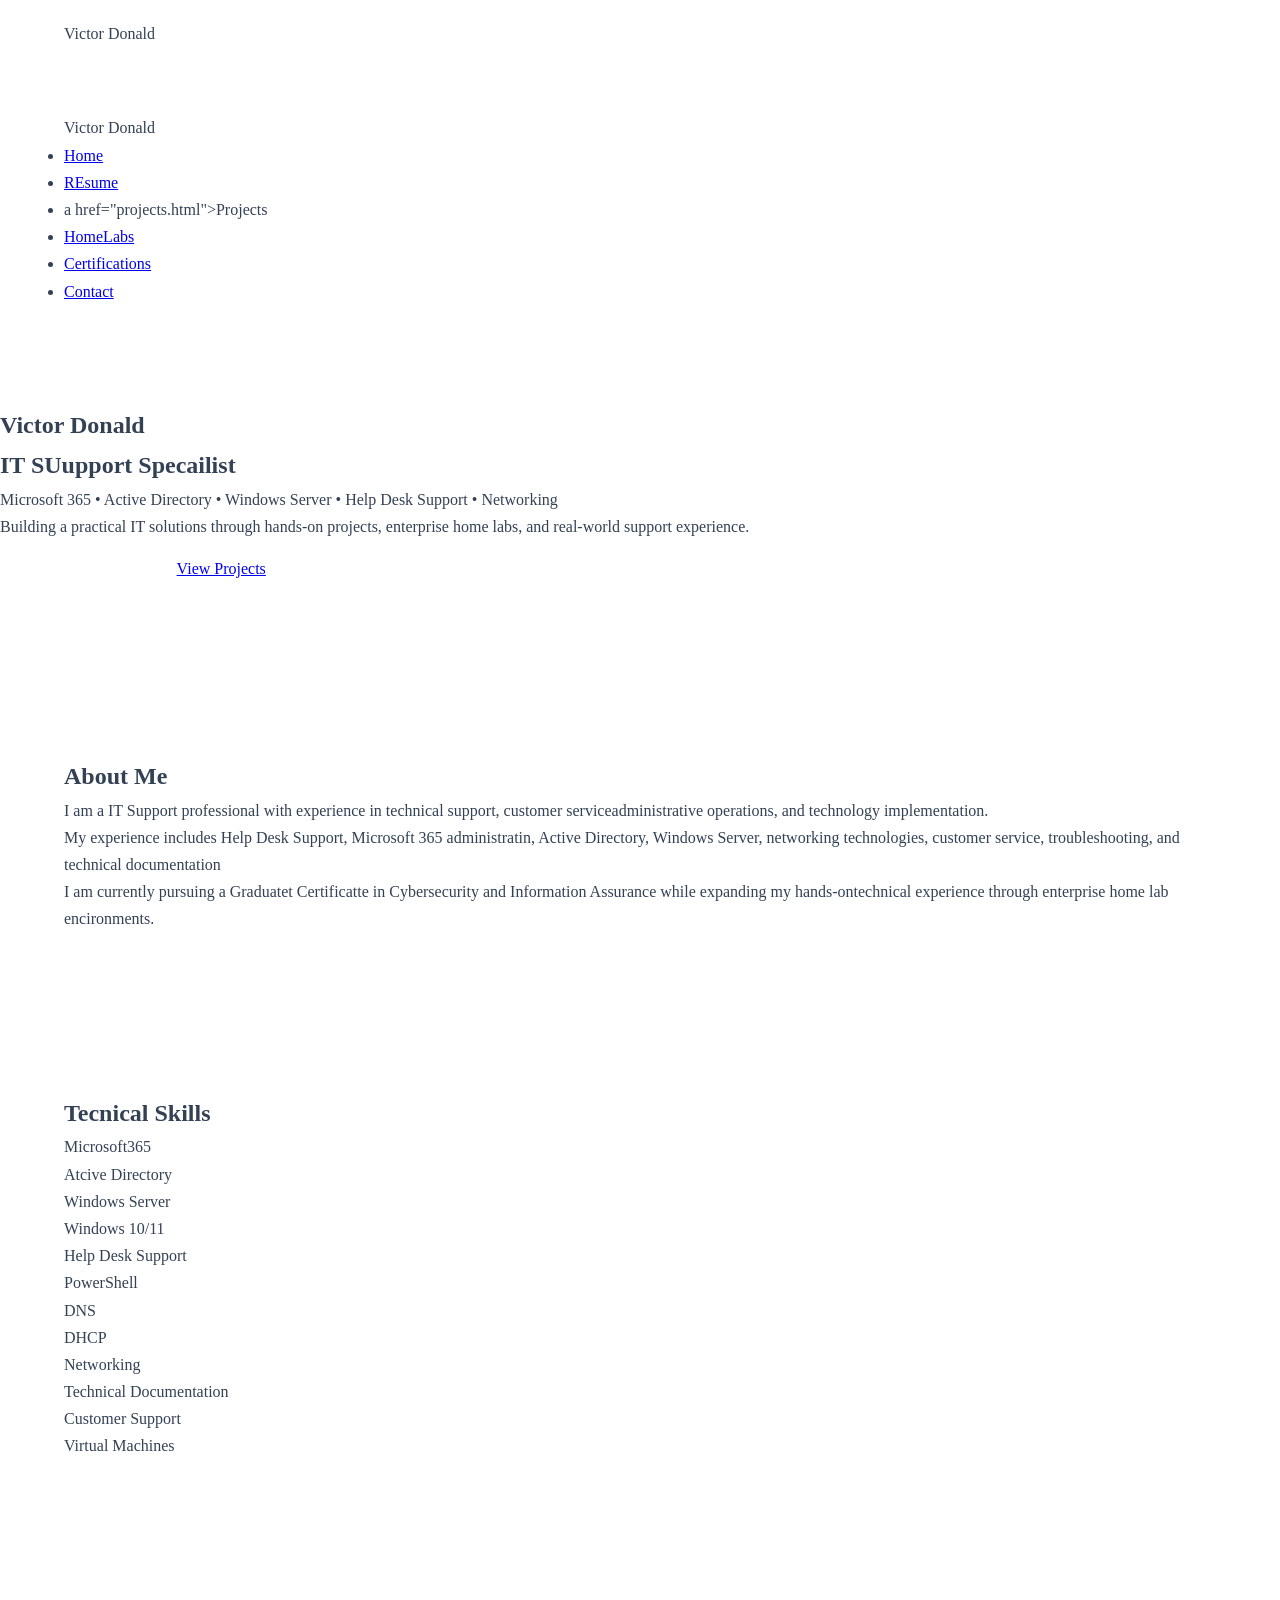
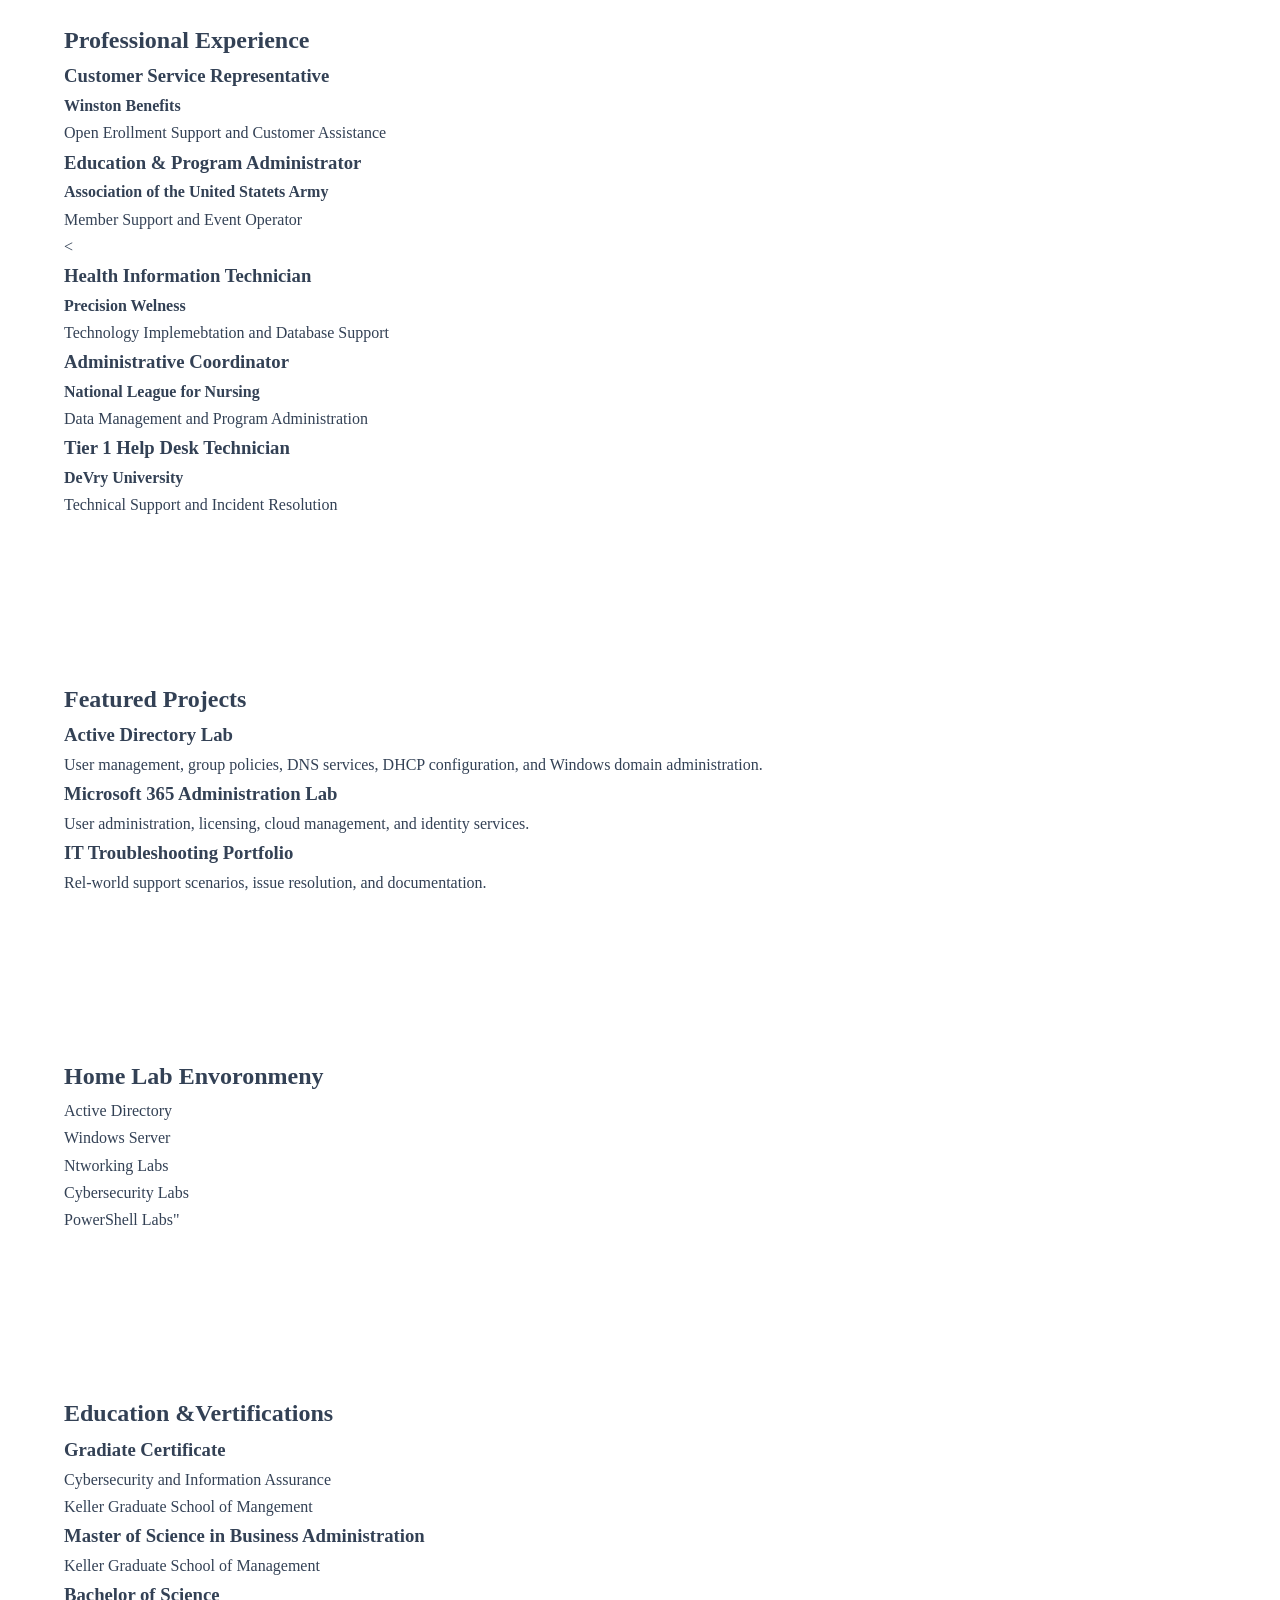
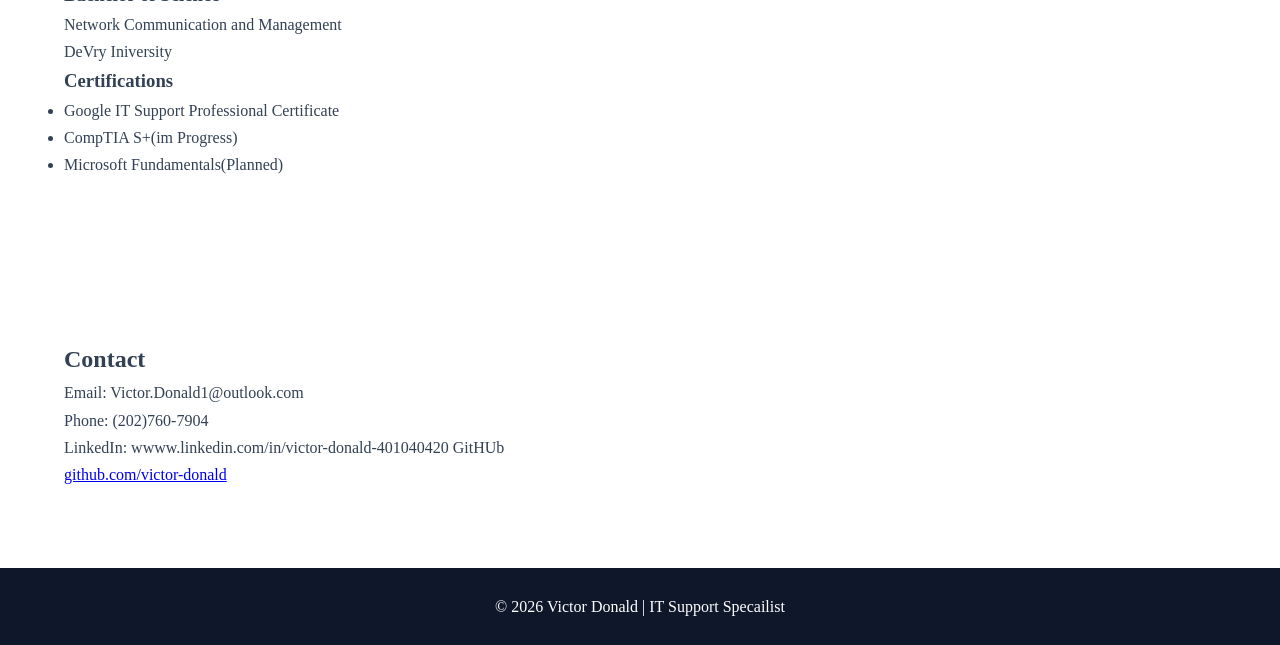
==== index.html @ ddd740e6 "Create index.html" ====
<!DOCTYPE html>
<html lang="en">
  <head>
    <meta charset="UTF-8">
    <meta name="viewport" content="width=device-width, initial-scale=1.0">
    <title>Victor Donald | IT Support Specaillist</title>
    <link rel="stylesheet" href="style.css">
    </head>
    <body>
    <!-- Navigation -->
      <header> 
        <div class="container">
          <div class="logo">
            Victor Donald
          </div>
          <nav>
            <ul>
              <li><a href="#home">Home</a></li>
              <li><a href=="#about">About</a></li>
              <li><a href="#skilss">Skills</a></li>
              <li><a href="#experience"></a></li>
              <li><a href="#projects"<Projects</a></li>
              <li><a href="#labs">Home Labs</a></li>
              <li><a href="education">Education</a></li>
              <li><a href="#contact">Contact</a></li>
              
            </ul>
          </nav>
        </div>
      </header>
      <header>
        <div class="container">
          <div class="logo">
            Victor Donald
          </div>
          <ul>
            <li><a href="index.html">Home</a></li>
            <li><a href="resume.html">REsume</a></li>
            <li>a href="projects.html">Projects</a></li>
            <li> <a href="homelabs.html">HomeLabs</a></li>
            <li><a href="certifications.html">Certifications</a></li>
            <li><a href="contact.html">Contact</a></li>
          </ul>
      </header>
      <!--Hero Section-->
      <section id="home" class="hero>
        <div class="container">
        <h1>Victor Donald</h1>
        <h2>
          IT SUupport Specailist
        </h2>
        <p>
               Microsoft 365 • Active Directory • Windows Server
                • Help Desk Support • Networking

        </p>
        <p class="hero-text">
          Building a practical IT solutions through
          hands-on projects, enterprise home labs,
          and real-world support experience.
        </p>
        <div class="hero-bittons">
          <a href="IT Support Resume.pdf" class="btn">
            Download ERsume
          </a>
          <a href="#projects" class="btn-secondary">
            View Projects
          </a>
        </div>
      </div>
      </section>
      <!--About-->
      <section id="about">
        <div class="container">
          <h2>About Me</h2>
          <p>
            I am a IT Support professional with experience in technical support, customer serviceadministrative
            operations, and technology implementation.
          </p>
      <p>
        My experience includes Help Desk Support, Microsoft 365 administratin, Active Directory, 
        Windows Server, networking technologies, customer service, troubleshooting, and technical documentation
      </p>
      <p>
        I am currently pursuing a Graduatet Certificatte 
        in Cybersecurity and Information Assurance while
        expanding my hands-ontechnical  experience 
        through enterprise home lab encironments.
      </p>
        </div>
      </section>
      <!--Skils-->
      <section id="skills" class="light">
        <div class="container">
          <h2>Tecnical Skills</h2>
          <div class="grid">
            <div class="card">Microsoft365</div>
            <div class="card">Atcive Directory</div>
            <div class="card">Windows Server</div>
            <div class="card">Windows 10/11</div>
            <div class="card">Help Desk Support</div>
            <div class="card">PowerShell</div>
            <div class="card"> DNS</div>
            <div class="card">DHCP</div>
            <div class="card">Networking</div>
            <div class="card">Technical Documentation</div>
            <div class="card">Customer Support</div> 
            <div class="card">Virtual Machines</div>
          </div>
        </div>
      </section>
      <!--Experience-->
      <section id="experience">
        <div class="container">
          <h2>Professional Experience</h2>
          <div class="timeline">
            <div class="job">
              <h3>Customer Service Representative</h3>
              <h4>Winston Benefits</h4>
              <p>Open Erollment Support and Customer Assistance</p>
            </div>
            <div class="job">
              <h3>Education & Program Administrator</h3>
              <h4>Association of the United Statets Army</h4>
              <p>Member Support and Event Operator</p>
            </div>
            <<div class="job">
              <h3>Health Information Technician</h3>
              <h4>Precision Welness</h4>
              <p>Technology Implemebtation and Database Support</p>
            </div>
            <div class="job">
              <h3>Administrative Coordinator</h3>
              <h4>National League for Nursing</h4>
              <p>Data Management and Program Administration</p>
            </div>
            <div class="job">
              <h3>Tier 1 Help Desk Technician</h3>
              <h4>DeVry University</h4>
              <p>Technical Support and Incident Resolution</p>
            </div>
          </div>
        </div>
      </section>
      <!--Projects-->
      <section id="projects" class="light">
        <div class="container">
          <h2>Featured Projects</h2>
          <div class="grid">
            <div class="project-card">
              <h3>Active Directory Lab</h3>
              <p>
                User management, group policies,
                DNS services, DHCP configuration,
                and Windows domain administration.
              </p>
            </div>
            <div class="project-card">
              <h3>Microsoft 365 Administration Lab</h3>
              <p>
                User administration, licensing, 
                cloud management, and identity services.
              </p>
            </div>
            <div class="project-card">
              <h3>IT Troubleshooting Portfolio</h3>
              <p>
                Rel-world support scenarios,
                issue resolution, and documentation.
              </p>
            </div>
          </div>
        </div>
      </section>
      <!--Home Labs-->
      <section id="labs">
        <div class="container">
          <h2>Home Lab Envoronmeny</h2>
          <div class="grid">
            <div class="card">
              Active Directory
            </div>
            <div class="card">
              Windows Server
            </div>
            <div class="card">Ntworking Labs
            </div>
          <div class="card">
            Cybersecurity Labs
          </div>
          <div class="card">
            PowerShell Labs"
          </div>
          </div>
        </div>
      </section>
      <!--Education-->
      <section id="education" class="light">
        <div class="container">
          <h2>Education &Vertifications</h2>
          <div class="education-card">
            <h3>
              Gradiate Certificate
            </h3>
          <p>
            Cybersecurity and Information Assurance
          </p>
          <p>
            Keller Graduate School of Mangement
          </p>
          </div>
          <div class="education-card">
            <h3>
              Master of Science in Business Administration
            </h3>
            <p>
              Keller Graduate School of Management
            </p>
          </div>
          <div class="education-card">
            <h3>
              Bachelor of Science
            </h3>
            <p>
              Network Communication and Management
            </p>
            <p>
              DeVry Iniversity
            </p>
          </div>
          <div class="education-card">
            <h3>Certifications</h3>
            <ul>
              <li>Google IT Support Professional Certificate</li>
              <li>CompTIA S+(im Progress)</li>
              <li>Microsoft Fundamentals(Planned)</li>
            </ul>
          </div>
        </div>
      </section>
      <!--Contact-->
      <section id="contact">
        <div class="container">
          <h2>Contact</h2>
          <div class="contact info">
           <p>Email: Victor.Donald1@outlook.com</p>
            <p>Phone: (202)760-7904</p>
            <p>
              LinkedIn: 
              <a href"#">
                wwww.linkedin.com/in/victor-donald-401040420
              </a>
            </p?
          <p>
            GitHUb
          </p>  
            <a href="#">
              github.com/victor-donald
            </a>
          </p>
          </div>
        </div>
      </section>
      <footer>
        <p>
        © 2026 Victor Donald |
        IT Support Specailist
        </p>
             
      </footer>
    </body>
</html>
---- style.css ----
:root{
  --primary:#0f172a;
  --secondar:#2563eb;
  --accent:#38bdf8;
  --light:#f8fafc;
  --white:#ffffff;
}
*{
  margin:0;
  padding:0;
  box-sizing:border-box;
}
body{
  font-family:'Segoe UT, sans-serif;
  background:var(--light);
  color:#334155;
  line-height:1.7;
}
.container{
  width:90%;
  max-width:1200px;
  margin:auto;
}
header{
  background:var(--promary);
  padding:20px 0;
  position:sticky;
  top:0;
  z-index:1000;
}
header.container{
  display:flex;
  justify-conent:space-between;
  align-items:center;
  }
.olgo{
  font-size:1.4rem;
  font-weight:700;
  color:white;
}
nav ul {
  display:flex;
  gap:20px;
  list-style:none;
}
nav a{
  color:white;
  text-decoration:none;
  font-weight:500;
}
.page-header{
  text-align:center;
  padding:80px 20px;
  background:white;
}
.page-header h1{
  font-size:3rem;
  margin-bottom:15px;
}
section{
  padding:80px 0;
}
.resumecard
.project-card;
.lab-card;
.cert-card;
.contact-card{
  background:white;
  padding:30px;
  margin-bottom:25px;
  border-radius:14px;
  box-shadow;
  0 10px 25px rgba(0,0,0,.07);
  transition:0.3s;
}
.resume-card:hover,
.project-card:hover,
.lab-card:hover;
.cert:card:hover,{
  trnsform:translateY(-5px);
}
.btn{
  display:inline-block;
  padding:14px 24px;
  background:var(--secondary);
  color:white;
  text-decoration:none;
  border-radius:8px;
}
footer{
  background:var(--primary);
  color:white;
  text-align:center;
  padding:25px;
}
@media print {

header,
footer,
nav,
.btn{
display:none;
}

body{
background:white;
}

section{
padding:20px;
}

.resume-card,
.project-card,
.lab-card{

box-shadow:none;
border:1px solid #ccc;
}

}
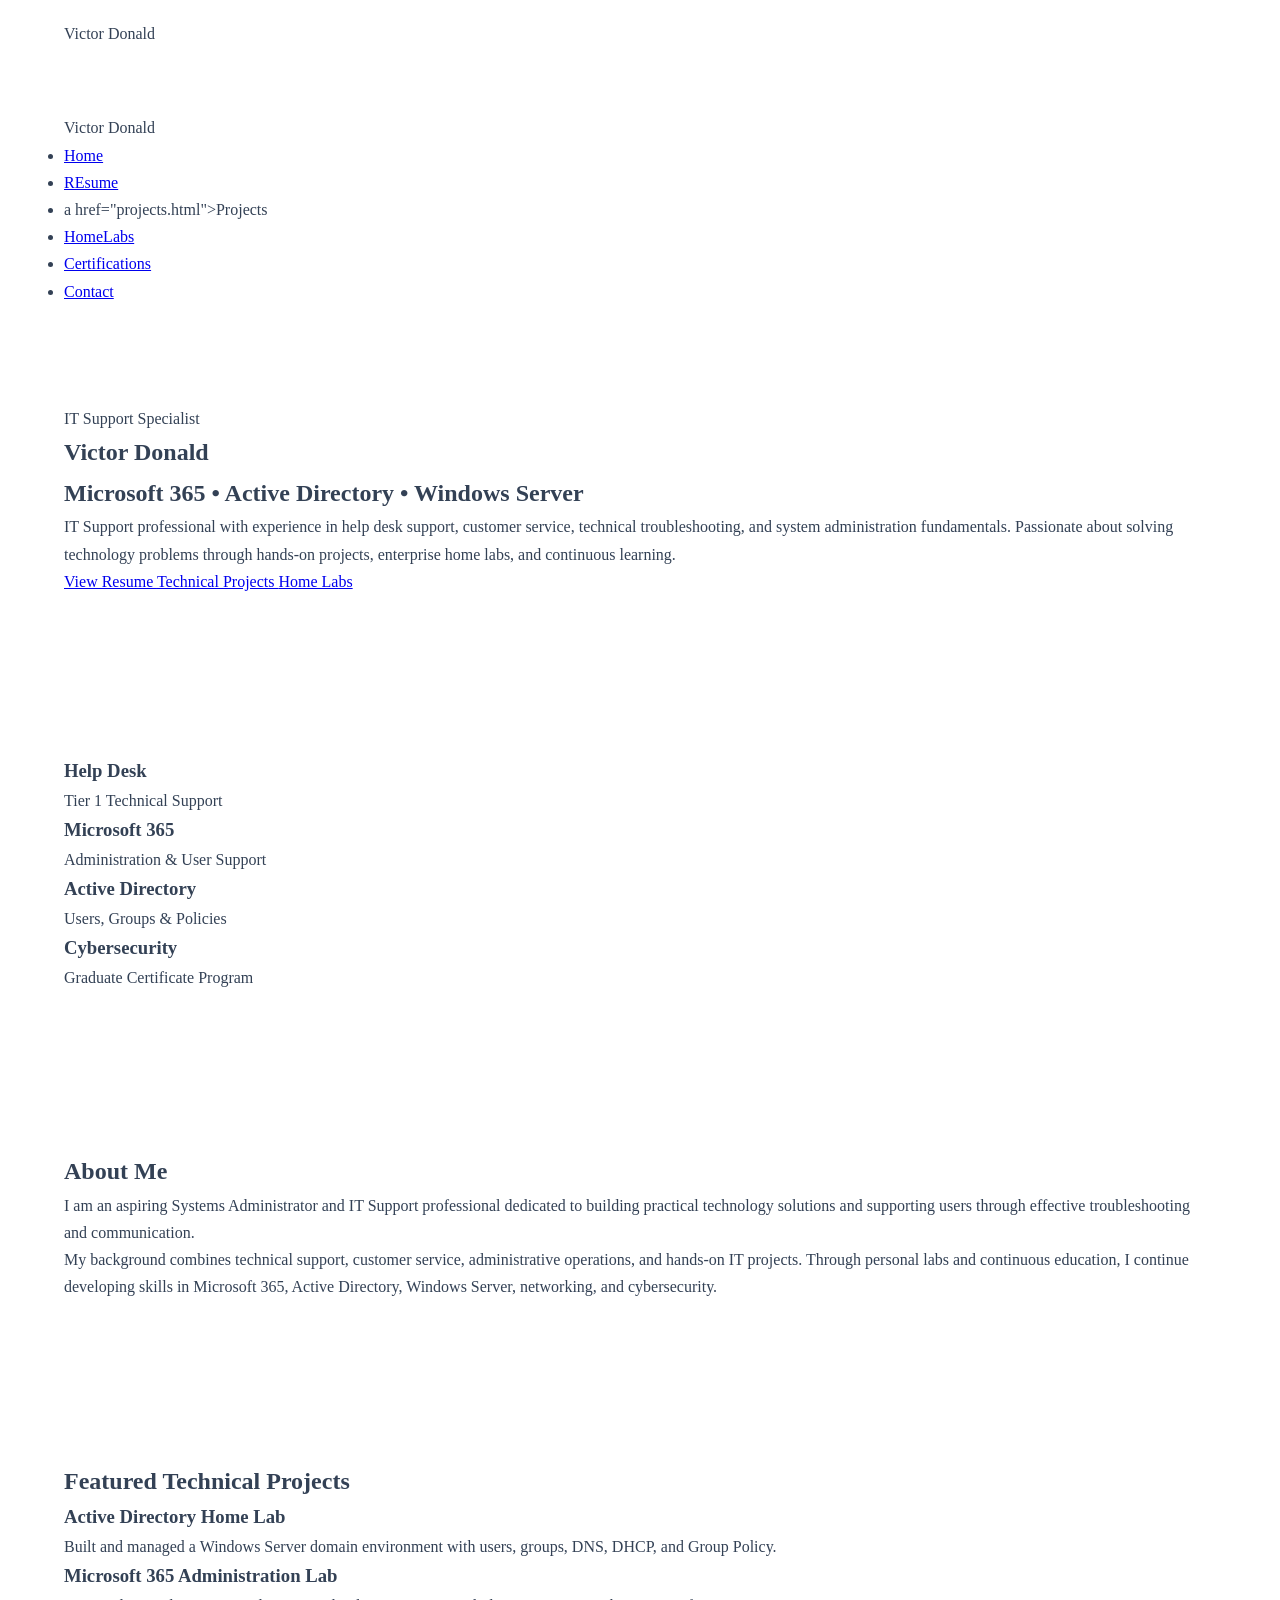
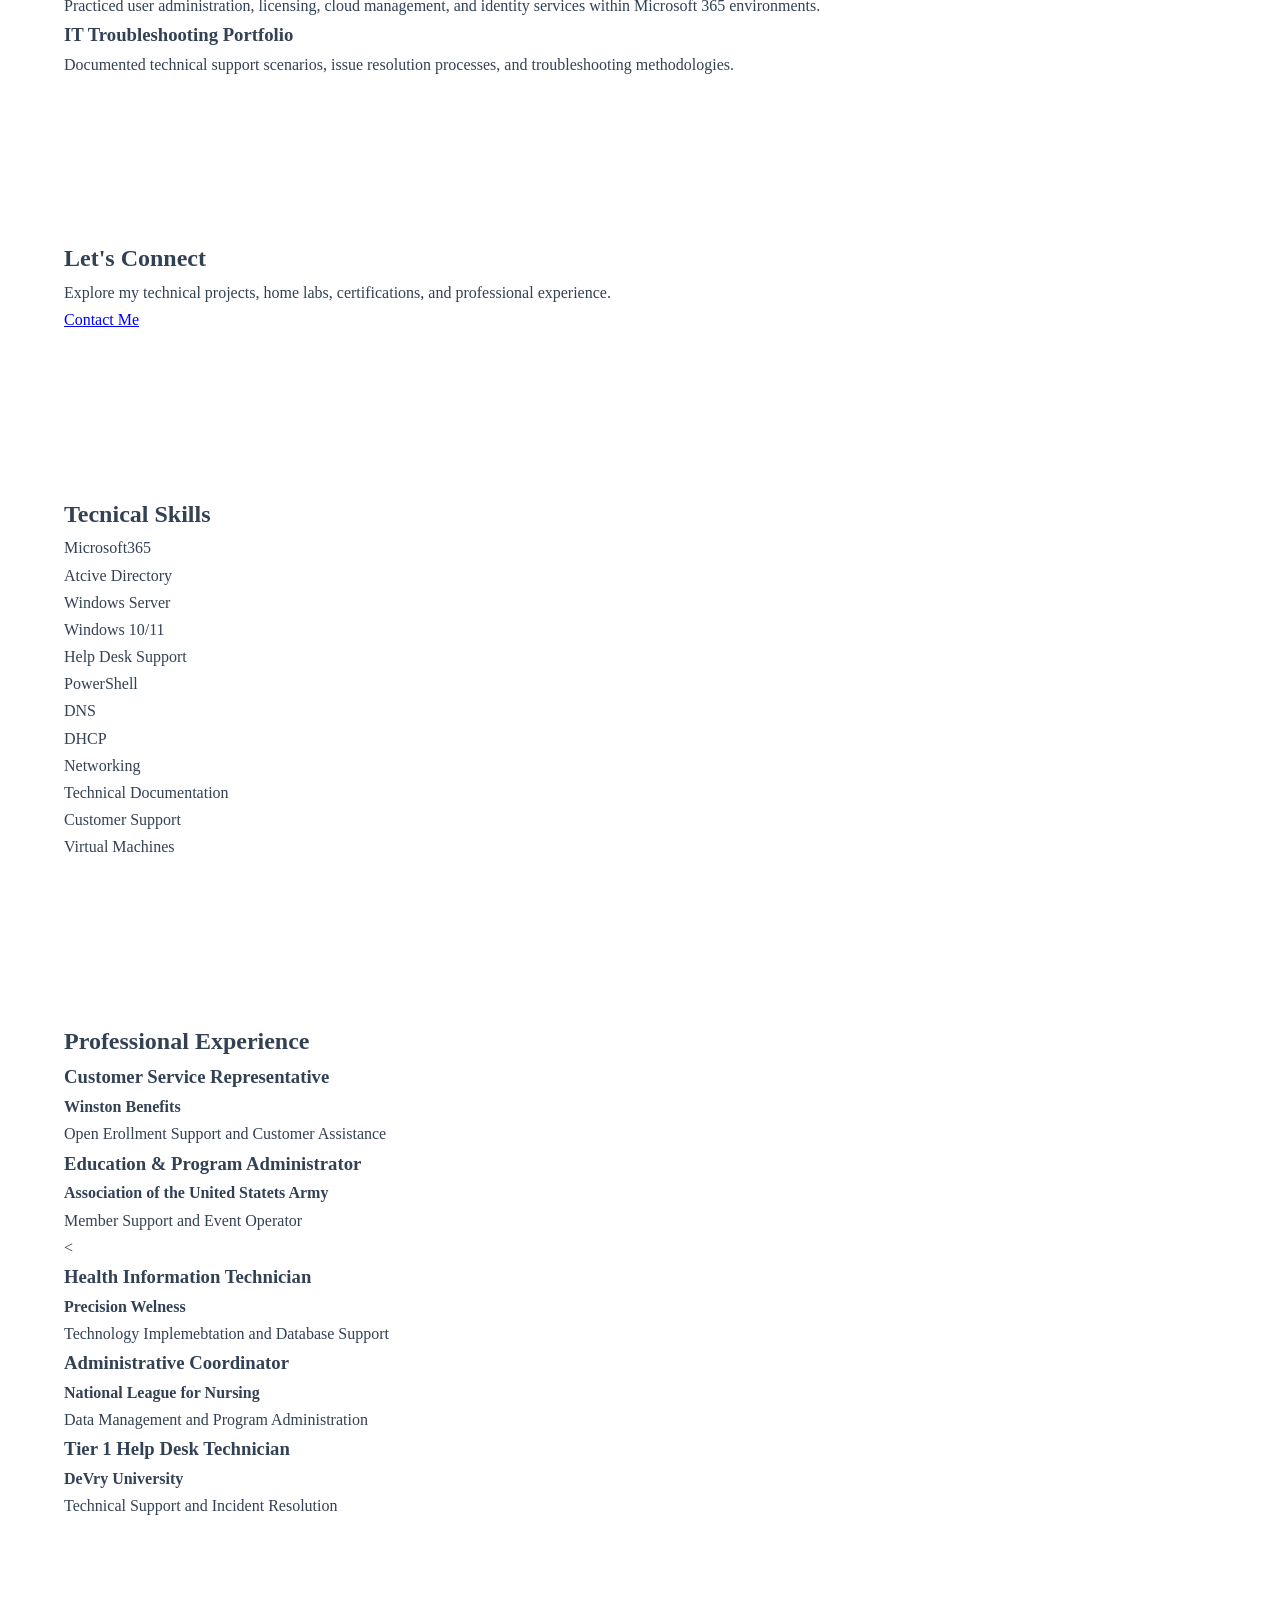
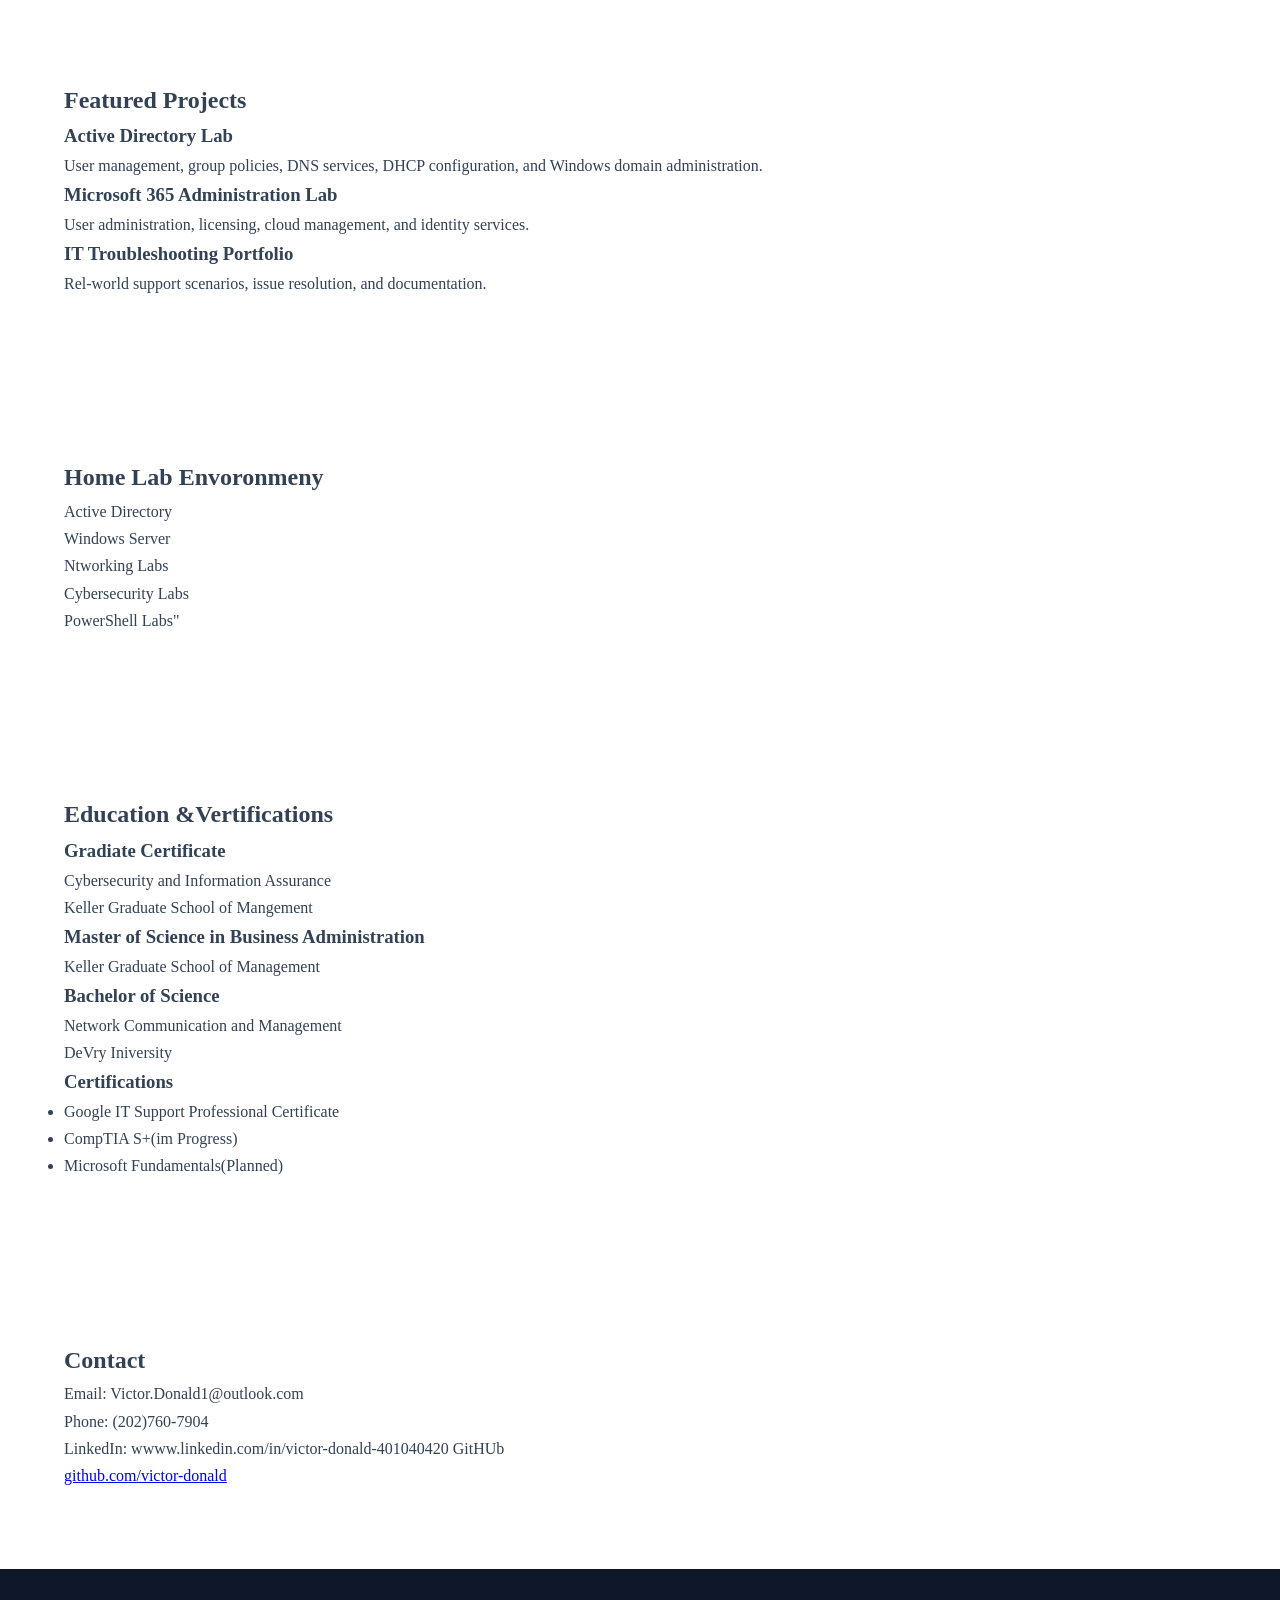
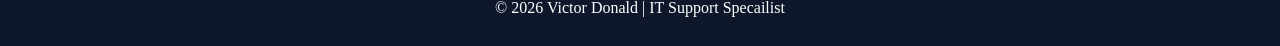
==== commit 493da5c9: "Update index.html" ====
--- a/index.html
+++ b/index.html
@@ -17,9 +17,9 @@
             <ul>
               <li><a href="#home">Home</a></li>
               <li><a href=="#about">About</a></li>
-              <li><a href="#skilss">Skills</a></li>
+              <li><a href="#skils">Skills</a></li>
               <li><a href="#experience"></a></li>
-              <li><a href="#projects"<Projects</a></li>
+              <li><a href="#projects">Projects</a></li>
               <li><a href="#labs">Home Labs</a></li>
               <li><a href="education">Education</a></li>
               <li><a href="#contact">Contact</a></li>
@@ -42,53 +42,227 @@
             <li><a href="contact.html">Contact</a></li>
           </ul>
       </header>
-      <!--Hero Section-->
-      <section id="home" class="hero>
-        <div class="container">
-        <h1>Victor Donald</h1>
+    <!-- HERO SECTION -->
+
+<section class="hero" id="home">
+
+    <div class="container">
+
+        <div class="hero-content">
+
+            <span class="hero-tag">
+                IT Support Specialist
+            </span>
+
+            <h1>
+                Victor Donald
+            </h1>
+
+            <h2>
+                Microsoft 365 • Active Directory • Windows Server
+            </h2>
+
+            <p class="hero-description">
+
+                IT Support professional with experience in help desk
+                support, customer service, technical troubleshooting,
+                and system administration fundamentals.
+
+                Passionate about solving technology problems through
+                hands-on projects, enterprise home labs, and
+                continuous learning.
+
+            </p>
+
+            <div class="hero-buttons">
+
+                <a href="resume.html" class="btn-primary">
+                    View Resume
+                </a>
+
+                <a href="projects.html" class="btn-secondary">
+                    Technical Projects
+                </a>
+
+                <a href="homelabs.html" class="btn-secondary">
+                    Home Labs
+                </a>
+
+            </div>
+
+        </div>
+
+    </div>
+
+</section>
+
+<!-- PROFESSIONAL SNAPSHOT -->
+
+<section class="snapshot">
+
+    <div class="container">
+
+        <div class="stats-grid">
+
+            <div class="stat-card">
+
+                <h3>Help Desk</h3>
+
+                <p>
+                    Tier 1 Technical Support
+                </p>
+
+            </div>
+
+            <div class="stat-card">
+
+                <h3>Microsoft 365</h3>
+
+                <p>
+                    Administration & User Support
+                </p>
+
+            </div>
+
+            <div class="stat-card">
+
+                <h3>Active Directory</h3>
+
+                <p>
+                    Users, Groups & Policies
+                </p>
+
+            </div>
+
+            <div class="stat-card">
+
+                <h3>Cybersecurity</h3>
+
+                <p>
+                    Graduate Certificate Program
+                </p>
+
+            </div>
+
+        </div>
+
+    </div>
+
+</section>
+
+<!-- ABOUT -->
+
+<section class="about" id="about">
+
+    <div class="container">
+
+        <h2>About Me</h2>
+
+        <p>
+
+            I am an aspiring Systems Administrator and IT Support
+            professional dedicated to building practical technology
+            solutions and supporting users through effective
+            troubleshooting and communication.
+
+        </p>
+
+        <p>
+
+            My background combines technical support, customer service,
+            administrative operations, and hands-on IT projects.
+            Through personal labs and continuous education, I continue
+            developing skills in Microsoft 365, Active Directory,
+            Windows Server, networking, and cybersecurity.
+
+        </p>
+
+    </div>
+
+</section>
+
+<!-- FEATURED PROJECTS -->
+
+<section class="featured-projects">
+
+    <div class="container">
+
+        <h2>Featured Technical Projects</h2>
+
+        <div class="project-grid">
+
+            <div class="project-card">
+
+                <h3>Active Directory Home Lab</h3>
+
+                <p>
+
+                    Built and managed a Windows Server domain
+                    environment with users, groups, DNS, DHCP,
+                    and Group Policy.
+
+                </p>
+
+            </div>
+
+            <div class="project-card">
+
+                <h3>Microsoft 365 Administration Lab</h3>
+
+                <p>
+
+                    Practiced user administration, licensing,
+                    cloud management, and identity services
+                    within Microsoft 365 environments.
+
+                </p>
+
+            </div>
+
+            <div class="project-card">
+
+                <h3>IT Troubleshooting Portfolio</h3>
+
+                <p>
+
+                    Documented technical support scenarios,
+                    issue resolution processes, and troubleshooting
+                    methodologies.
+
+                </p>
+
+            </div>
+
+        </div>
+
+    </div>
+
+</section>
+
+<!-- CALL TO ACTION -->
+
+<section class="cta">
+
+    <div class="container">
+
         <h2>
-          IT SUupport Specailist
+            Let's Connect
         </h2>
+
         <p>
-               Microsoft 365 • Active Directory • Windows Server
-                • Help Desk Support • Networking
+
+            Explore my technical projects, home labs,
+            certifications, and professional experience.
 
         </p>
-        <p class="hero-text">
-          Building a practical IT solutions through
-          hands-on projects, enterprise home labs,
-          and real-world support experience.
-        </p>
-        <div class="hero-bittons">
-          <a href="IT Support Resume.pdf" class="btn">
-            Download ERsume
-          </a>
-          <a href="#projects" class="btn-secondary">
-            View Projects
-          </a>
-        </div>
-      </div>
-      </section>
-      <!--About-->
-      <section id="about">
-        <div class="container">
-          <h2>About Me</h2>
-          <p>
-            I am a IT Support professional with experience in technical support, customer serviceadministrative
-            operations, and technology implementation.
-          </p>
-      <p>
-        My experience includes Help Desk Support, Microsoft 365 administratin, Active Directory, 
-        Windows Server, networking technologies, customer service, troubleshooting, and technical documentation
-      </p>
-      <p>
-        I am currently pursuing a Graduatet Certificatte 
-        in Cybersecurity and Information Assurance while
-        expanding my hands-ontechnical  experience 
-        through enterprise home lab encironments.
-      </p>
-        </div>
-      </section>
+
+        <a href="contact.html" class="btn-primary">
+            Contact Me
+        </a>
+
+    </div>
+
+</section>
       <!--Skils-->
       <section id="skills" class="light">
         <div class="container">
@@ -270,3 +444,5 @@
       </footer>
     </body>
 </html>
+
+</DOCTYPE>
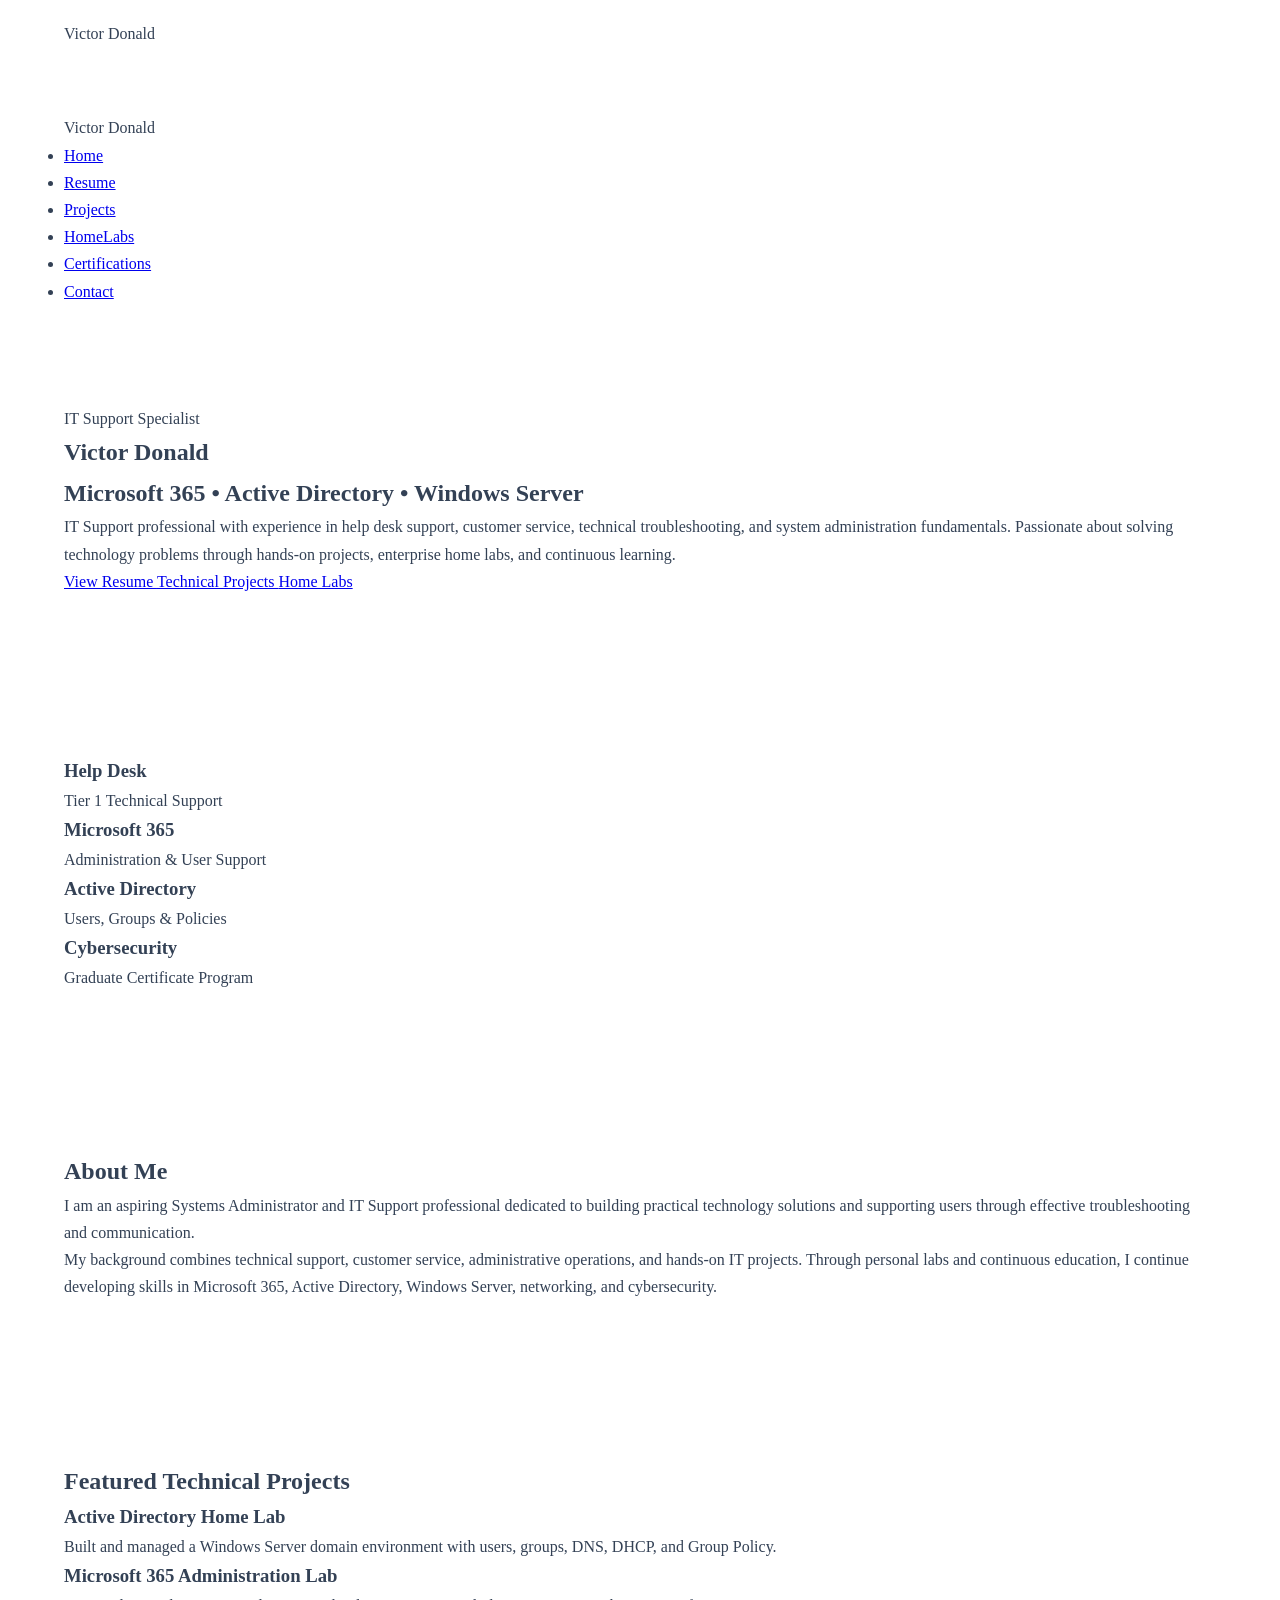
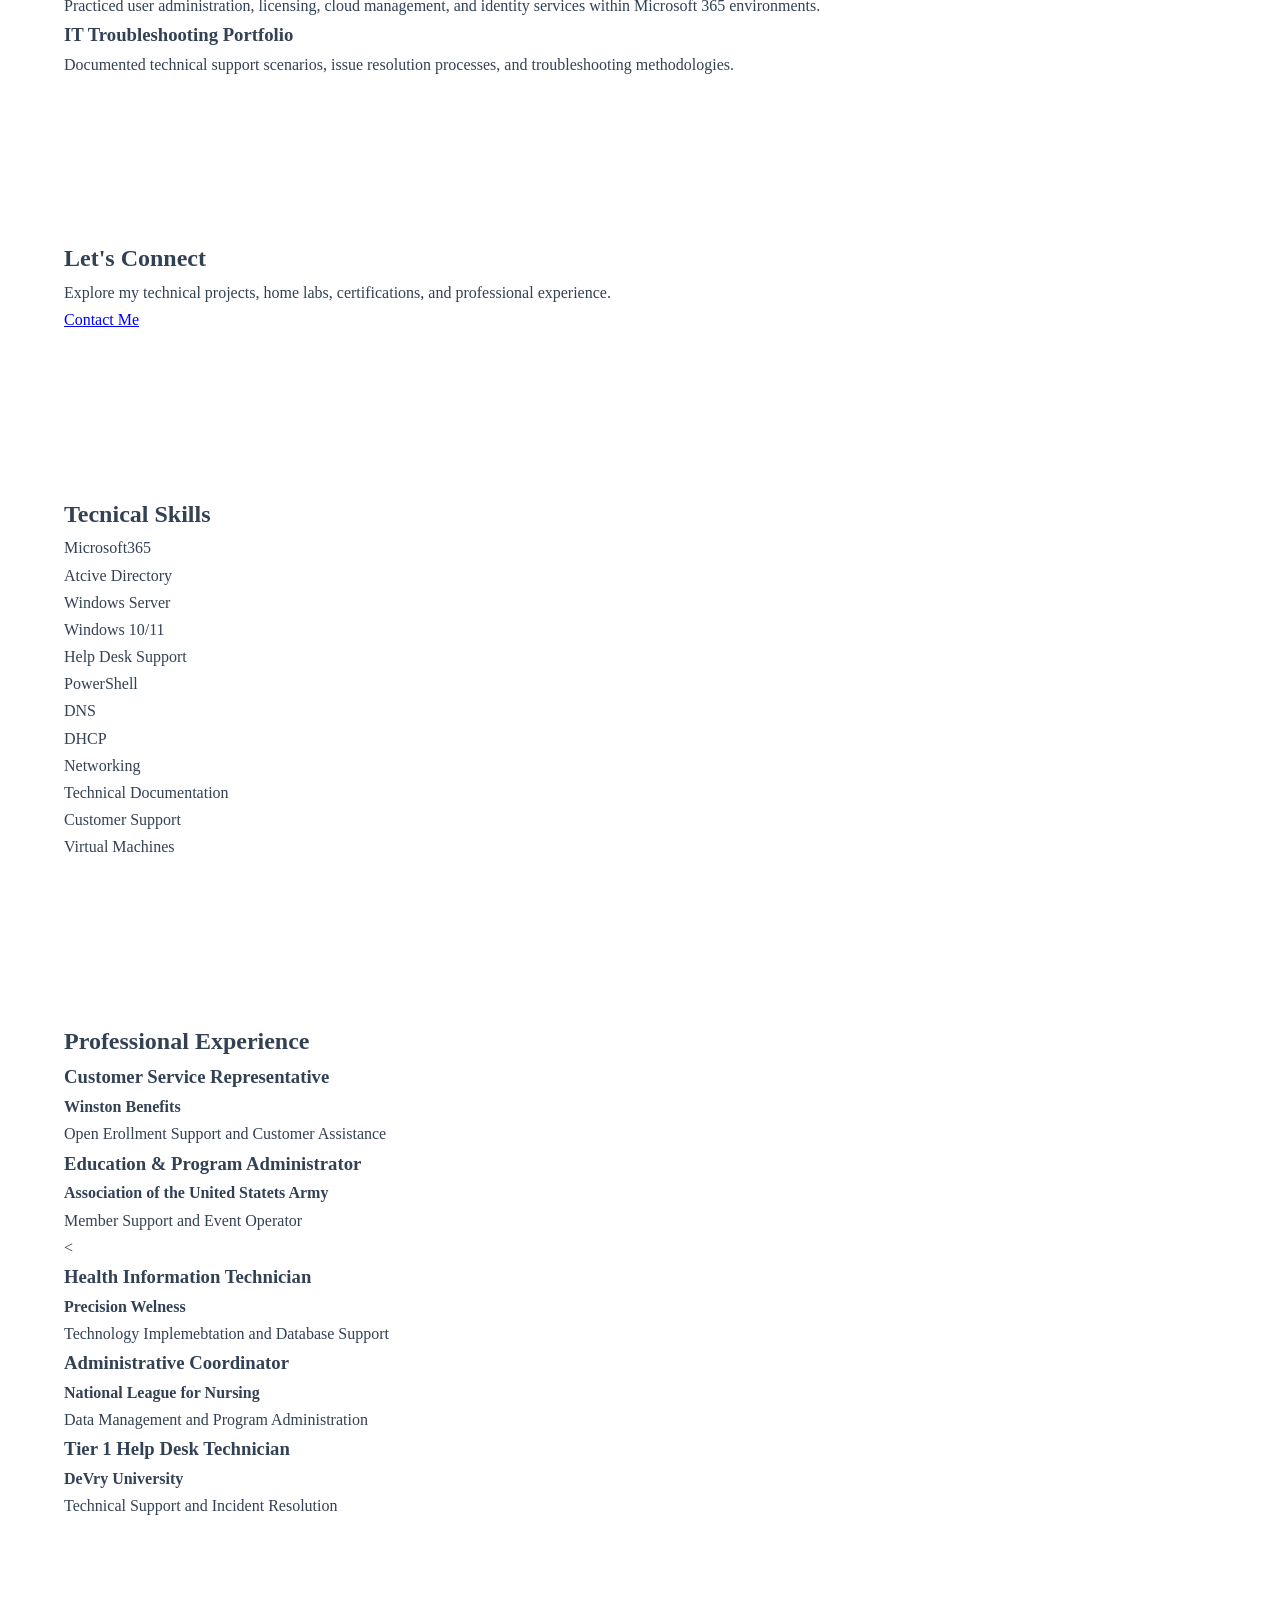
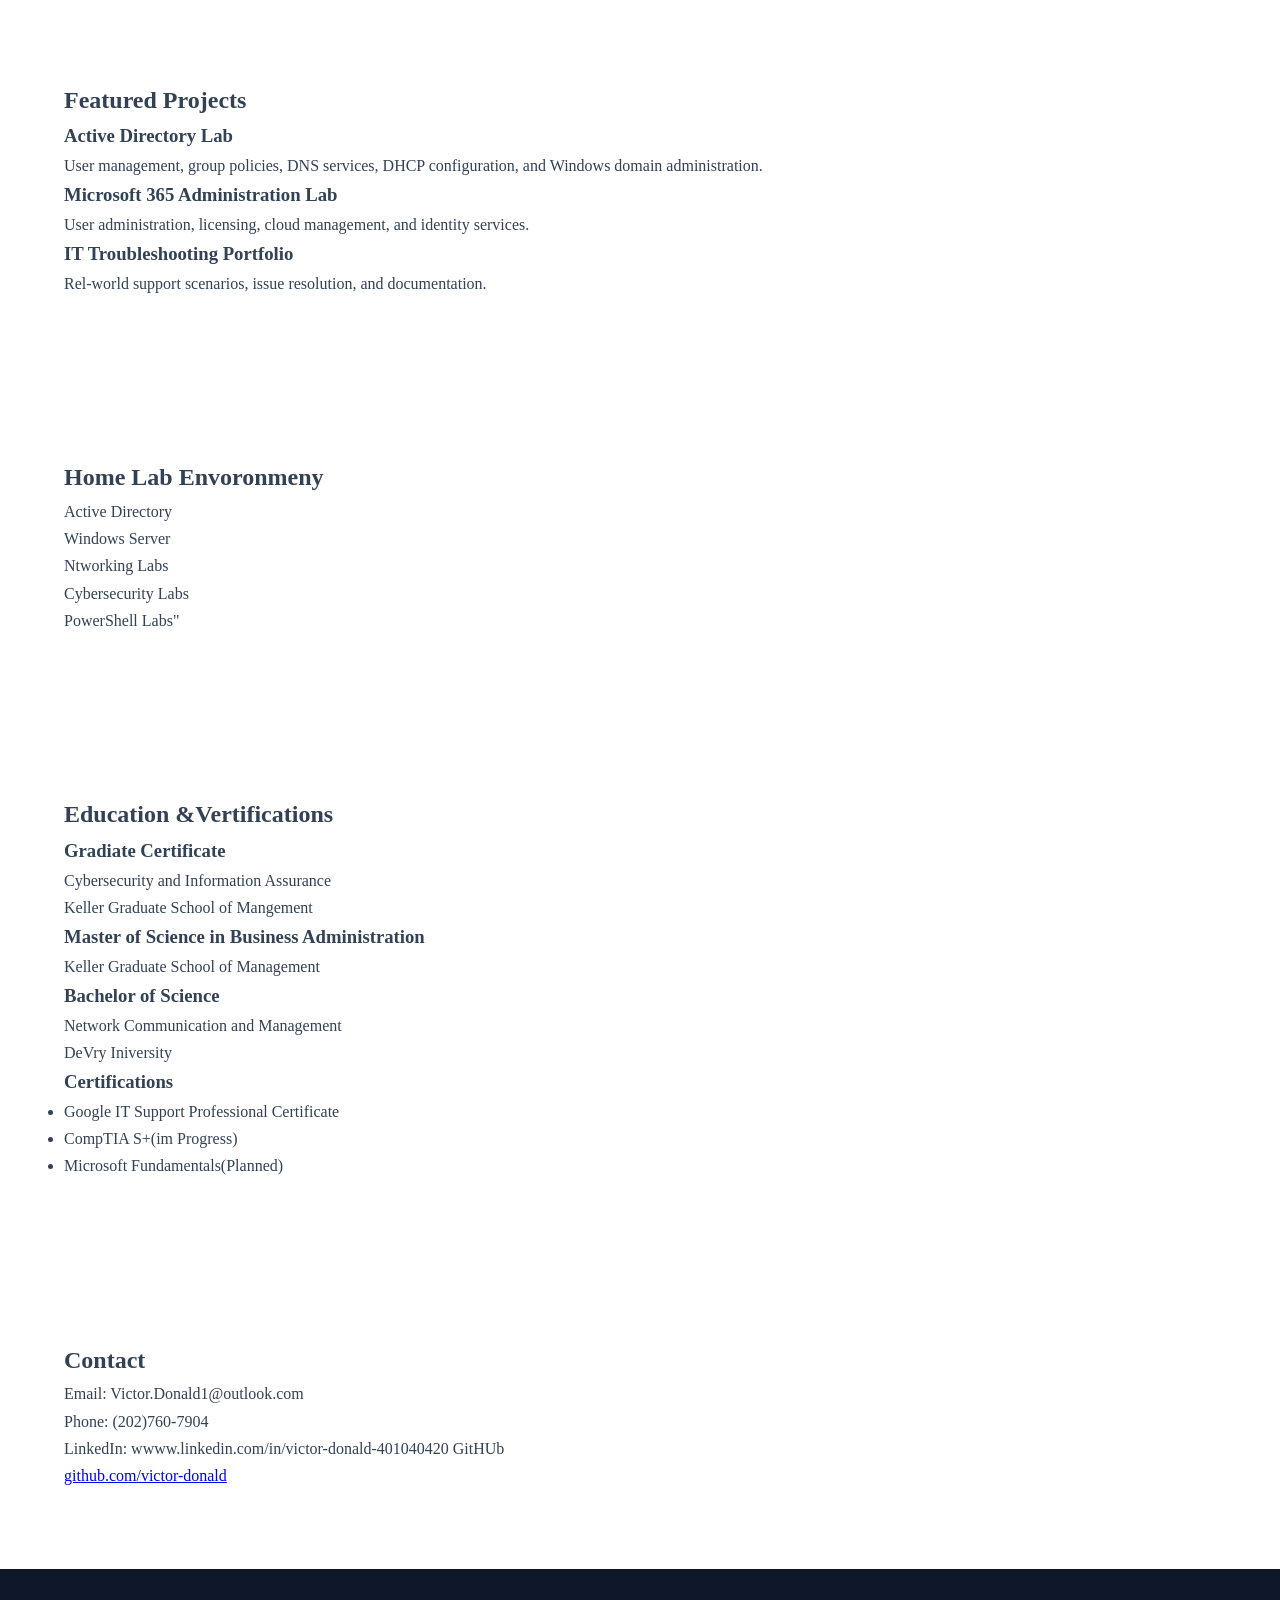
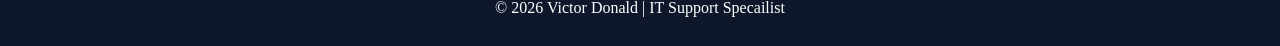
==== commit ded43880: "Update index.html" ====
--- a/index.html
+++ b/index.html
@@ -35,8 +35,8 @@
           </div>
           <ul>
             <li><a href="index.html">Home</a></li>
-            <li><a href="resume.html">REsume</a></li>
-            <li>a href="projects.html">Projects</a></li>
+            <li><a href="resume.html">Resume</a></li>
+            <li><a href="projects.html">Projects</a></li>
             <li> <a href="homelabs.html">HomeLabs</a></li>
             <li><a href="certifications.html">Certifications</a></li>
             <li><a href="contact.html">Contact</a></li>
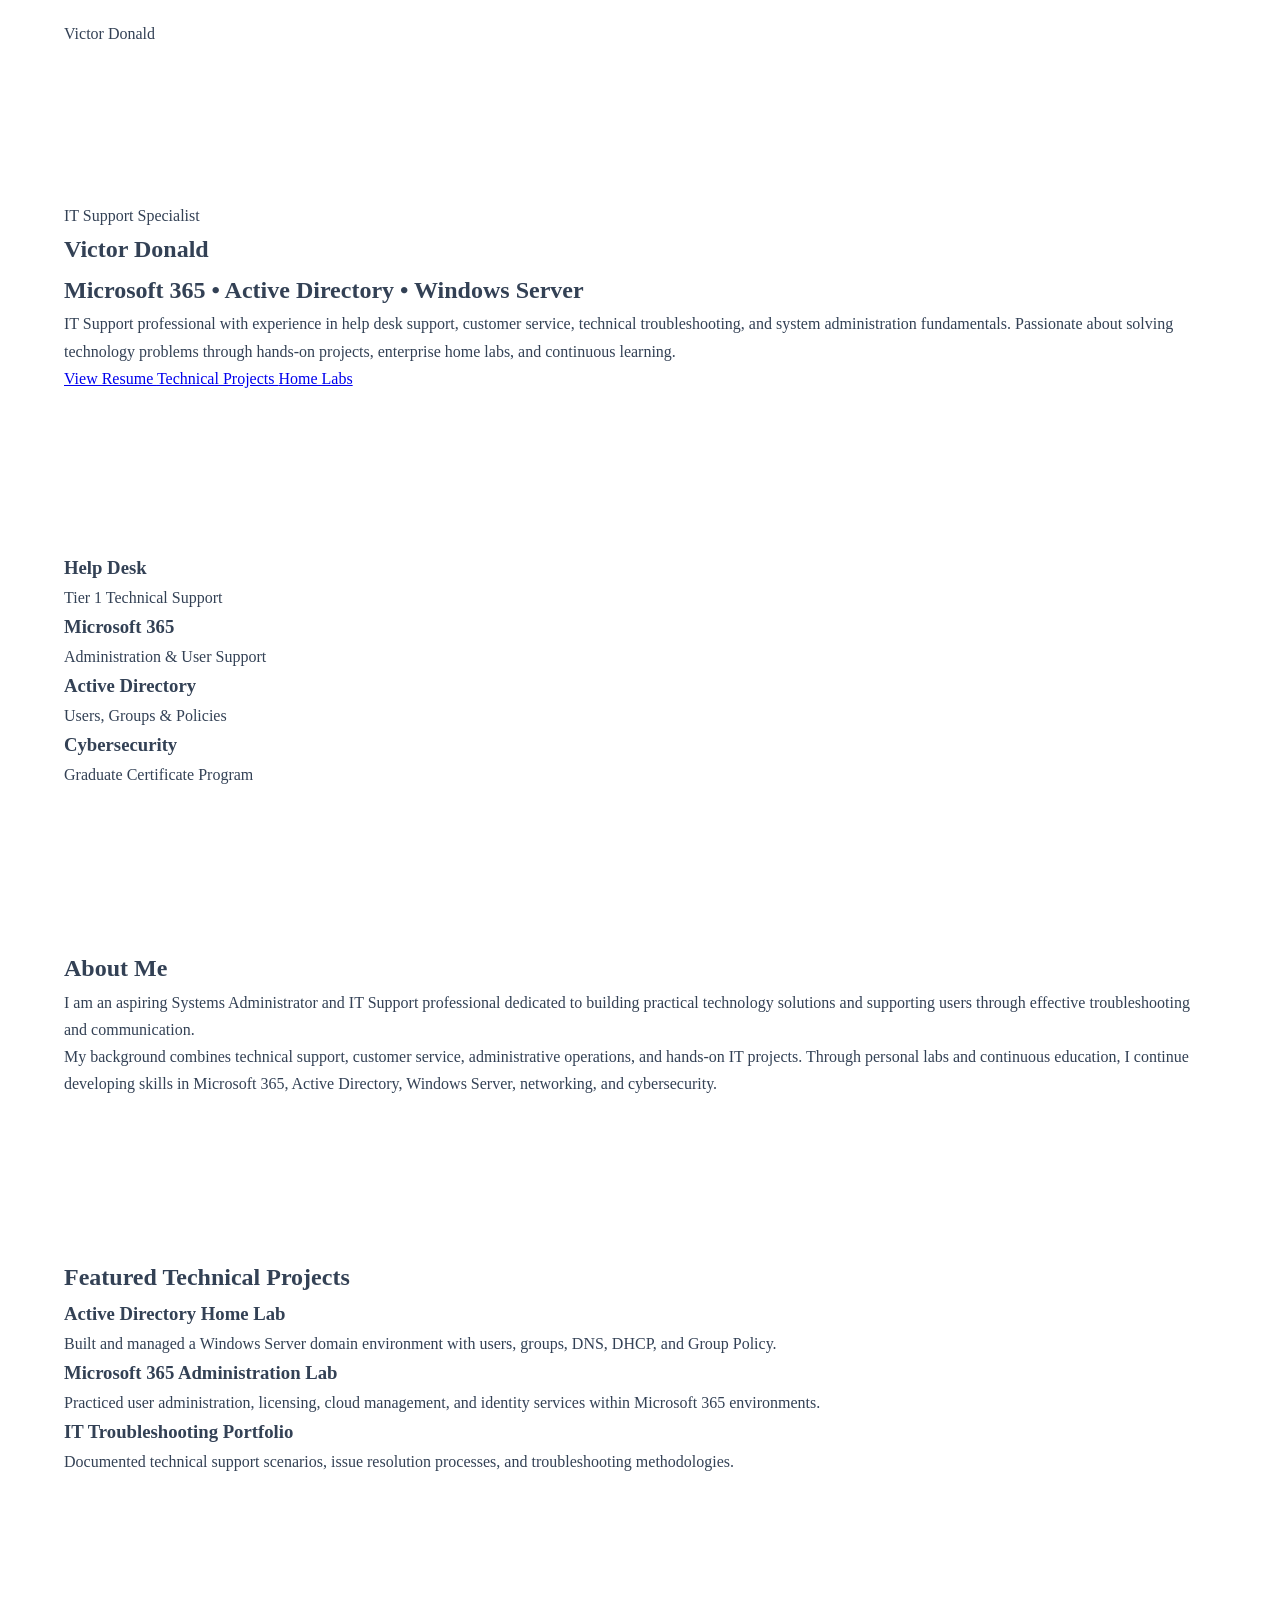
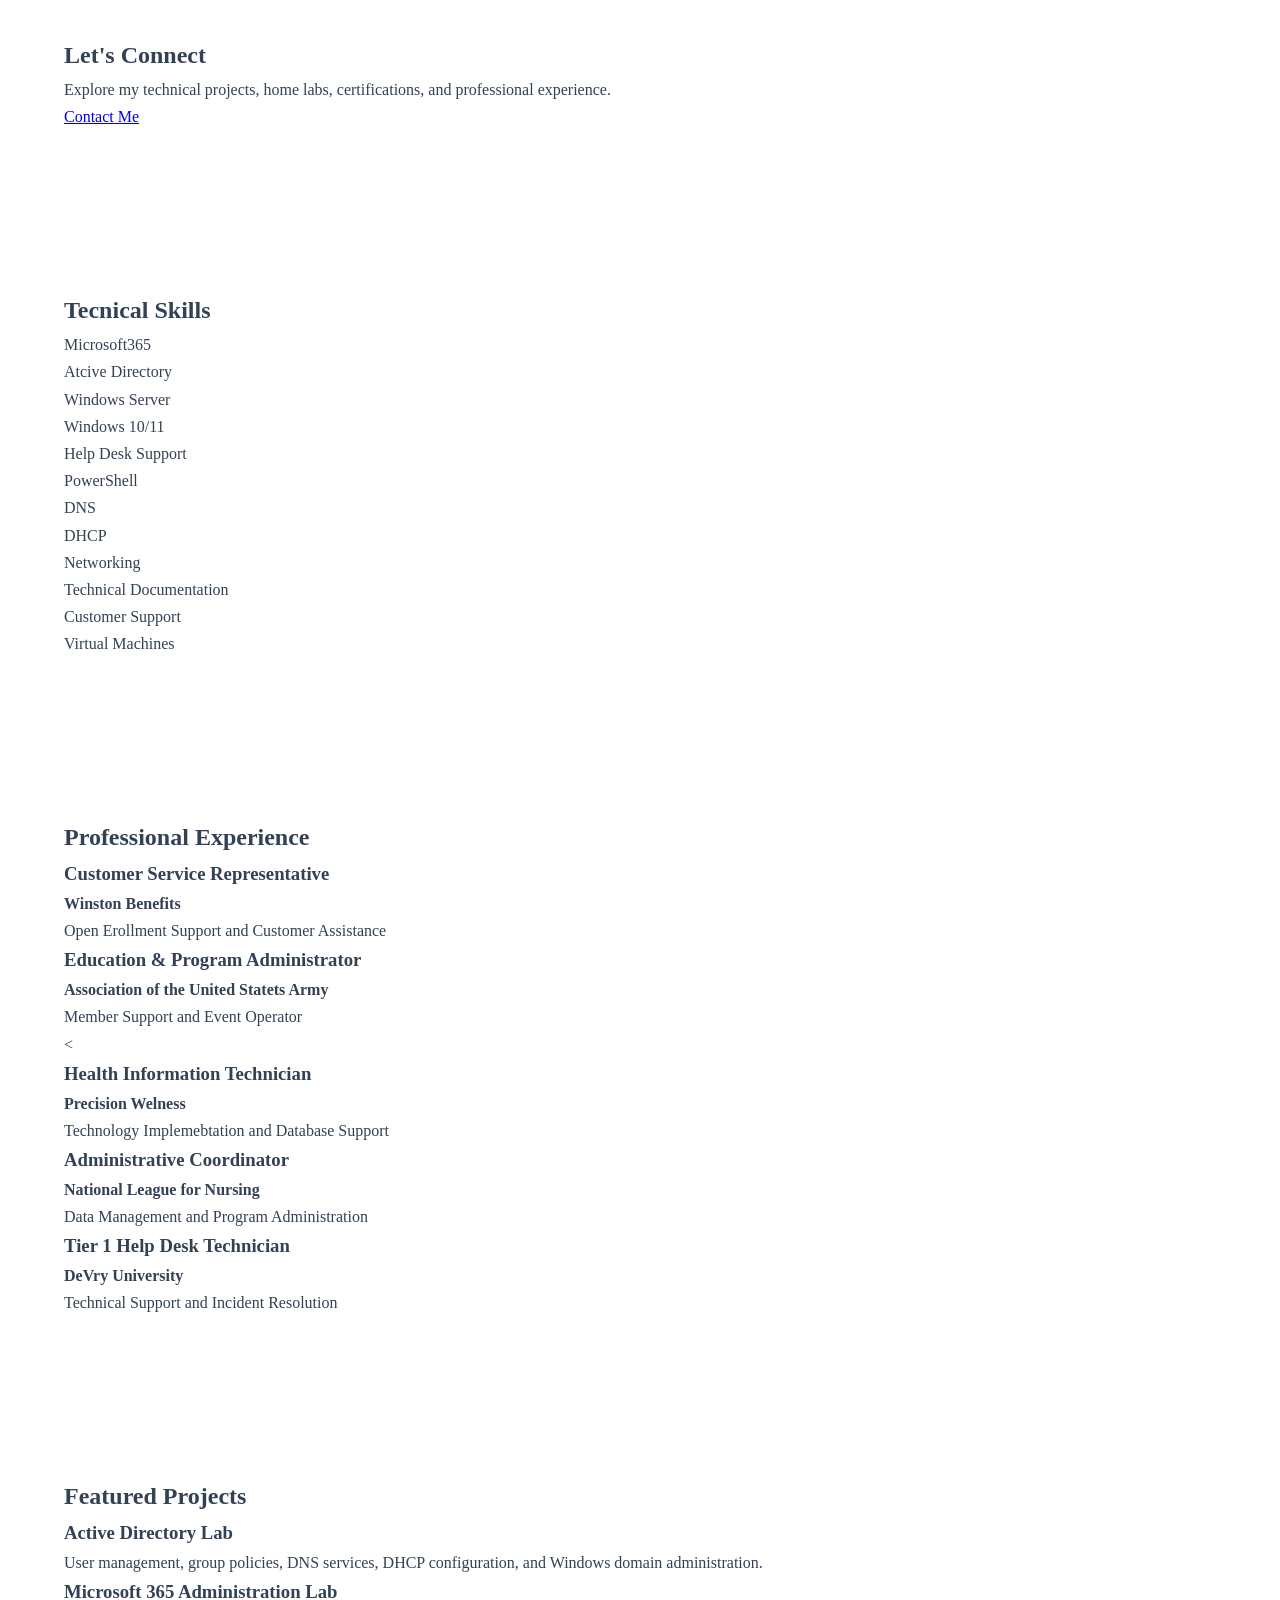
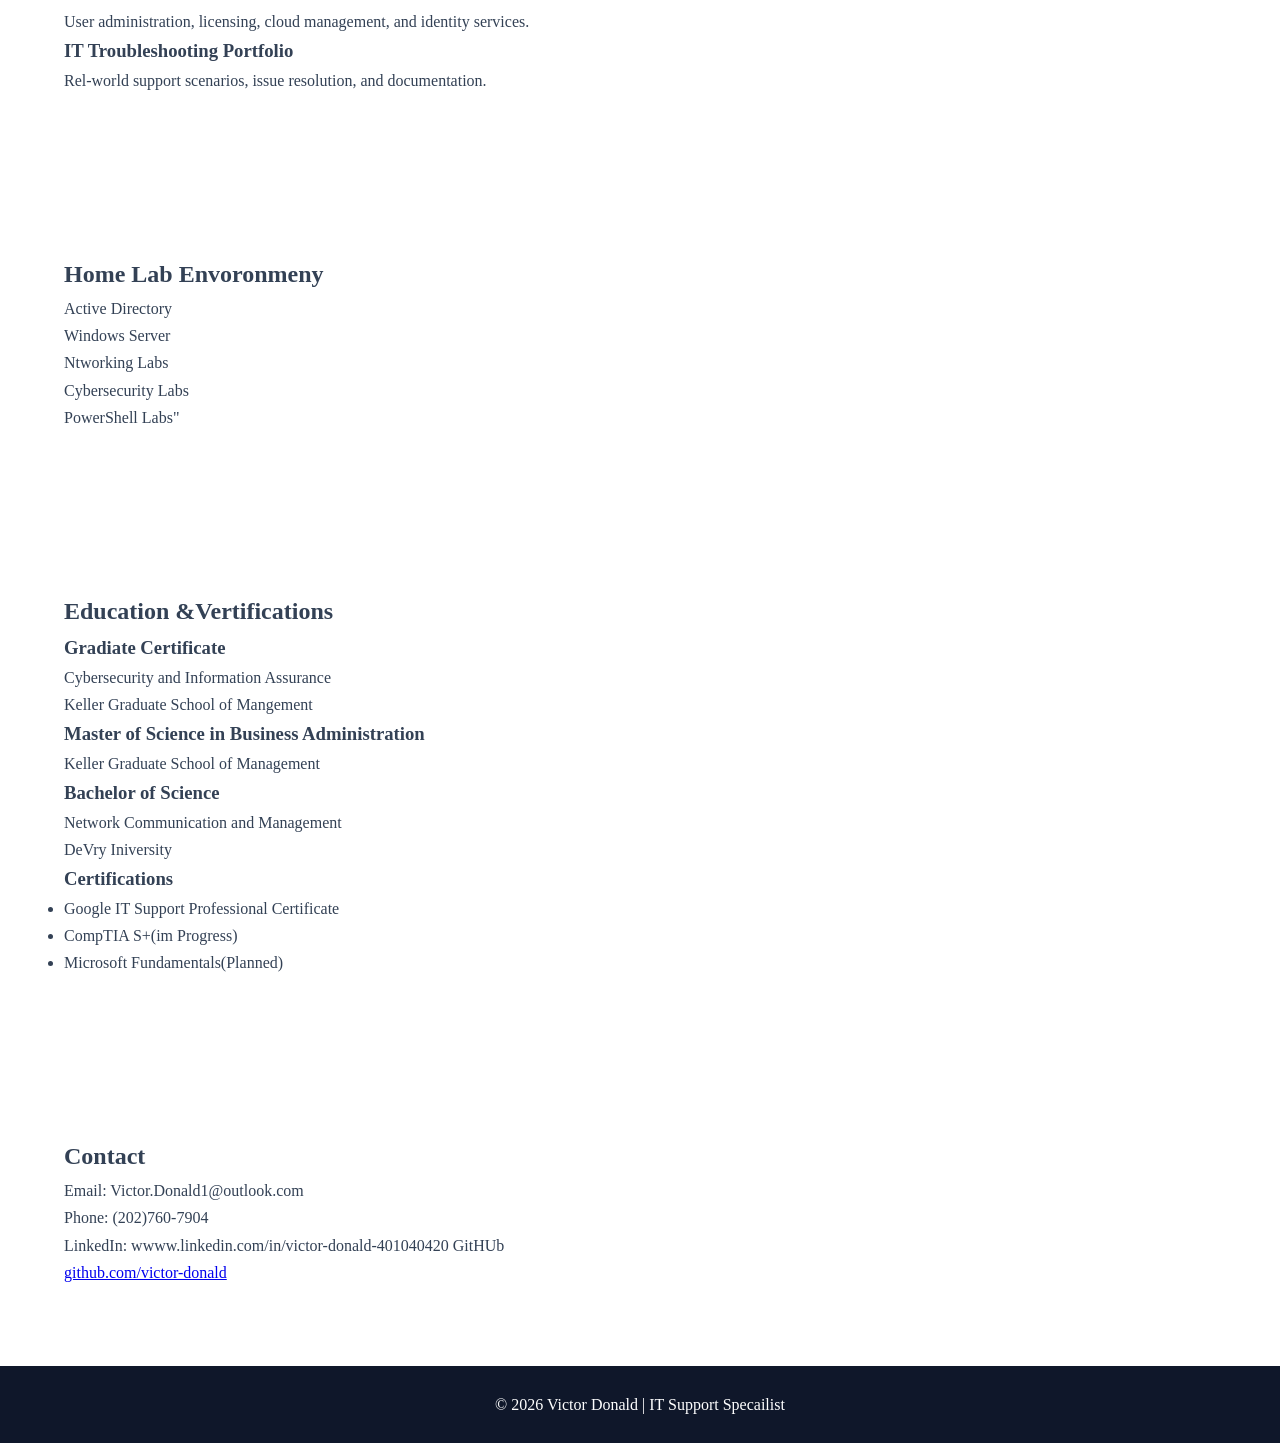
==== commit 0ee4a731: "Update index.html" ====
--- a/index.html
+++ b/index.html
@@ -25,15 +25,7 @@
               <li><a href="#contact">Contact</a></li>
               
             </ul>
-          </nav>
-        </div>
-      </header>
-      <header>
-        <div class="container">
-          <div class="logo">
-            Victor Donald
-          </div>
-          <ul>
+            <ul>
             <li><a href="index.html">Home</a></li>
             <li><a href="resume.html">Resume</a></li>
             <li><a href="projects.html">Projects</a></li>
@@ -41,7 +33,10 @@
             <li><a href="certifications.html">Certifications</a></li>
             <li><a href="contact.html">Contact</a></li>
           </ul>
+          </nav>
+        </div>
       </header>
+      
     <!-- HERO SECTION -->
 
 <section class="hero" id="home">
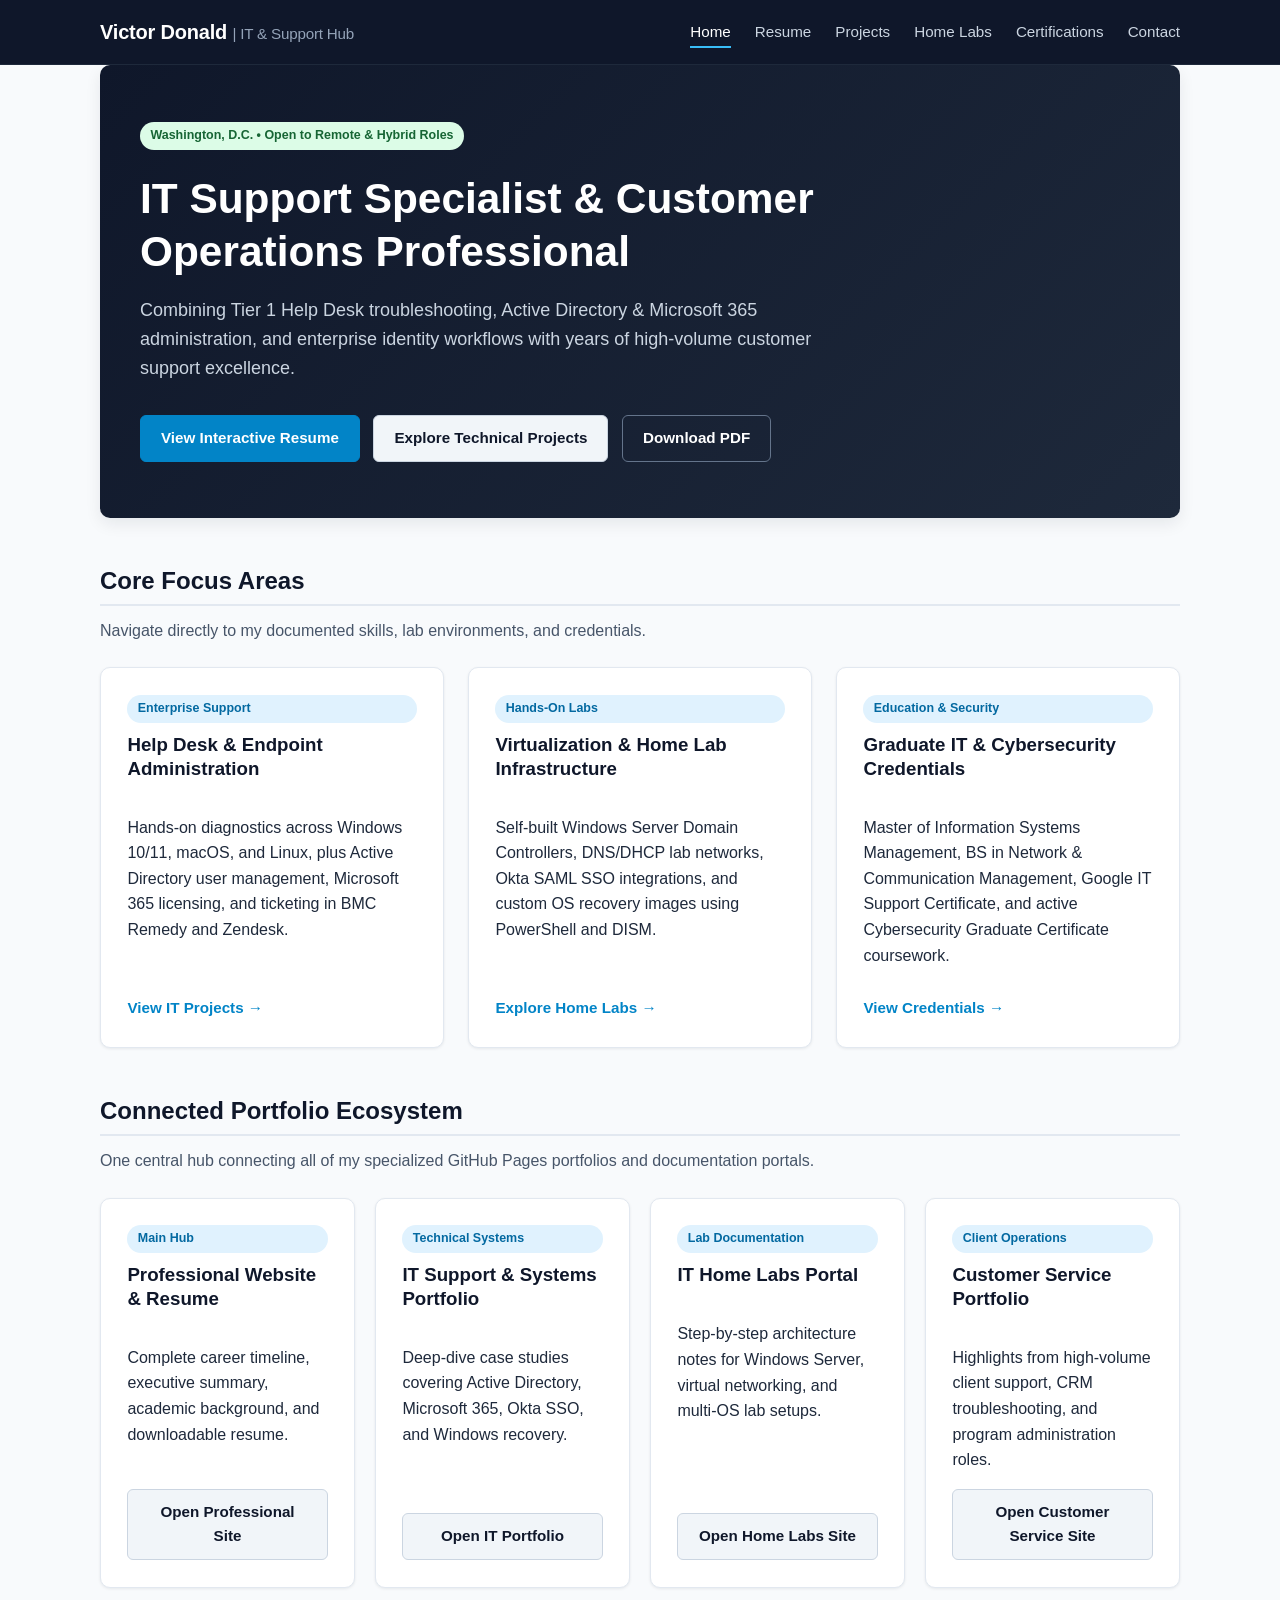
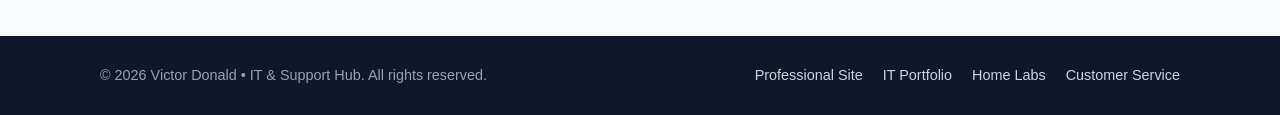
==== commit b117a615: "Update index.html" ====
--- a/index.html
+++ b/index.html
@@ -1,443 +1,141 @@
 <!DOCTYPE html>
 <html lang="en">
-  <head>
-    <meta charset="UTF-8">
-    <meta name="viewport" content="width=device-width, initial-scale=1.0">
-    <title>Victor Donald | IT Support Specaillist</title>
-    <link rel="stylesheet" href="style.css">
-    </head>
-    <body>
-    <!-- Navigation -->
-      <header> 
-        <div class="container">
-          <div class="logo">
-            Victor Donald
-          </div>
-          <nav>
-            <ul>
-              <li><a href="#home">Home</a></li>
-              <li><a href=="#about">About</a></li>
-              <li><a href="#skils">Skills</a></li>
-              <li><a href="#experience"></a></li>
-              <li><a href="#projects">Projects</a></li>
-              <li><a href="#labs">Home Labs</a></li>
-              <li><a href="education">Education</a></li>
-              <li><a href="#contact">Contact</a></li>
-              
-            </ul>
-            <ul>
-            <li><a href="index.html">Home</a></li>
-            <li><a href="resume.html">Resume</a></li>
-            <li><a href="projects.html">Projects</a></li>
-            <li> <a href="homelabs.html">HomeLabs</a></li>
-            <li><a href="certifications.html">Certifications</a></li>
-            <li><a href="contact.html">Contact</a></li>
-          </ul>
-          </nav>
-        </div>
-      </header>
-      
-    <!-- HERO SECTION -->
+<head>
+  <meta charset="UTF-8">
+  <meta name="viewport" content="width=device-width, initial-scale=1.0">
+  <title>Victor Donald | IT Support &amp; Customer Operations Hub</title>
+  <link rel="stylesheet" href="style.css">
+</head>
+<body>
 
-<section class="hero" id="home">
+  <header class="site-header">
+    <div class="container header-inner">
+      <a href="index.html" class="logo">Victor Donald <span class="logo-sub">| IT &amp; Support Hub</span></a>
 
-    <div class="container">
+      <nav aria-label="Primary Navigation">
+        <ul class="nav-list">
+          <li><a href="index.html" aria-current="page">Home</a></li>
+          <li><a href="resume.html">Resume</a></li>
+          <li><a href="projects.html">Projects</a></li>
+          <li><a href="homelabs.html">Home Labs</a></li>
+          <li><a href="certifications.html">Certifications</a></li>
+          <li><a href="contact.html">Contact</a></li>
+        </ul>
+      </nav>
+    </div>
+  </header>
 
-        <div class="hero-content">
+  <main class="container">
+    <section class="hero-section" aria-labelledby="hero-heading">
+      <span class="badge status-complete">Washington, D.C. &bull; Open to Remote &amp; Hybrid Roles</span>
+      <h1 id="hero-heading">IT Support Specialist &amp; Customer Operations Professional</h1>
+      <p class="hero-lead">
+        Combining Tier 1 Help Desk troubleshooting, Active Directory &amp; Microsoft 365 administration, 
+        and enterprise identity workflows with years of high-volume customer support excellence.
+      </p>
+      <div class="hero-actions">
+        <a class="btn btn-primary" href="resume.html">View Interactive Resume</a>
+        <a class="btn btn-secondary" href="projects.html">Explore Technical Projects</a>
+        <a class="btn btn-outline" href="IT-Support-Resume.pdf" target="_blank" rel="noopener noreferrer" download>Download PDF</a>
+      </div>
+    </section>
 
-            <span class="hero-tag">
-                IT Support Specialist
-            </span>
+    <section class="hub-section" aria-labelledby="pillars-heading">
+      <div class="section-intro">
+        <h2 id="pillars-heading">Core Focus Areas</h2>
+        <p>Navigate directly to my documented skills, lab environments, and credentials.</p>
+      </div>
 
-            <h1>
-                Victor Donald
-            </h1>
+      <div class="features-grid">
+        <article class="feature-card">
+          <span class="badge">Enterprise Support</span>
+          <h3>Help Desk &amp; Endpoint Administration</h3>
+          <p>
+            Hands-on diagnostics across Windows 10/11, macOS, and Linux, plus Active Directory user management, 
+            Microsoft 365 licensing, and ticketing in BMC Remedy and Zendesk.
+          </p>
+          <a href="projects.html" class="card-link">View IT Projects &rarr;</a>
+        </article>
 
-            <h2>
-                Microsoft 365 • Active Directory • Windows Server
-            </h2>
+        <article class="feature-card">
+          <span class="badge">Hands-On Labs</span>
+          <h3>Virtualization &amp; Home Lab Infrastructure</h3>
+          <p>
+            Self-built Windows Server Domain Controllers, DNS/DHCP lab networks, Okta SAML SSO integrations, 
+            and custom OS recovery images using PowerShell and DISM.
+          </p>
+          <a href="homelabs.html" class="card-link">Explore Home Labs &rarr;</a>
+        </article>
 
-            <p class="hero-description">
+        <article class="feature-card">
+          <span class="badge">Education &amp; Security</span>
+          <h3>Graduate IT &amp; Cybersecurity Credentials</h3>
+          <p>
+            Master of Information Systems Management, BS in Network &amp; Communication Management, Google IT Support 
+            Certificate, and active Cybersecurity Graduate Certificate coursework.
+          </p>
+          <a href="certifications.html" class="card-link">View Credentials &rarr;</a>
+        </article>
+      </div>
+    </section>
 
-                IT Support professional with experience in help desk
-                support, customer service, technical troubleshooting,
-                and system administration fundamentals.
+    <section class="hub-section" aria-labelledby="ecosystem-heading">
+      <div class="section-intro">
+        <h2 id="ecosystem-heading">Connected Portfolio Ecosystem</h2>
+        <p>One central hub connecting all of my specialized GitHub Pages portfolios and documentation portals.</p>
+      </div>
 
-                Passionate about solving technology problems through
-                hands-on projects, enterprise home labs, and
-                continuous learning.
+      <div class="ecosystem-grid">
+        <article class="ecosystem-card">
+          <span class="badge">Main Hub</span>
+          <h3>Professional Website &amp; Resume</h3>
+          <p>Complete career timeline, executive summary, academic background, and downloadable resume.</p>
+          <a href="https://victor-donald.github.io/Victor-Donald-Professional-Website/#resume" target="_blank" rel="noopener noreferrer" class="btn btn-secondary">
+            Open Professional Site
+          </a>
+        </article>
 
-            </p>
+        <article class="ecosystem-card">
+          <span class="badge">Technical Systems</span>
+          <h3>IT Support &amp; Systems Portfolio</h3>
+          <p>Deep-dive case studies covering Active Directory, Microsoft 365, Okta SSO, and Windows recovery.</p>
+          <a href="https://victor-donald.github.io/IT-Portfolio/" target="_blank" rel="noopener noreferrer" class="btn btn-secondary">
+            Open IT Portfolio
+          </a>
+        </article>
 
-            <div class="hero-buttons">
+        <article class="ecosystem-card">
+          <span class="badge">Lab Documentation</span>
+          <h3>IT Home Labs Portal</h3>
+          <p>Step-by-step architecture notes for Windows Server, virtual networking, and multi-OS lab setups.</p>
+          <a href="https://victor-donald.github.io/IT-Home-Labs/" target="_blank" rel="noopener noreferrer" class="btn btn-secondary">
+            Open Home Labs Site
+          </a>
+        </article>
 
-                <a href="resume.html" class="btn-primary">
-                    View Resume
-                </a>
+        <article class="ecosystem-card">
+          <span class="badge">Client Operations</span>
+          <h3>Customer Service Portfolio</h3>
+          <p>Highlights from high-volume client support, CRM troubleshooting, and program administration roles.</p>
+          <a href="https://victor-donald.github.io/customer-service-portfolio/index.html" target="_blank" rel="noopener noreferrer" class="btn btn-secondary">
+            Open Customer Service Site
+          </a>
+        </article>
+      </div>
+    </section>
+  </main>
 
-                <a href="projects.html" class="btn-secondary">
-                    Technical Projects
-                </a>
+  <footer class="site-footer">
+    <div class="container footer-inner">
+      <p>&copy; 2026 Victor Donald &bull; IT &amp; Support Hub. All rights reserved.</p>
+      <ul class="footer-links">
+        <li><a href="https://victor-donald.github.io/Victor-Donald-Professional-Website/#resume" target="_blank" rel="noopener noreferrer">Professional Site</a></li>
+        <li><a href="https://victor-donald.github.io/IT-Portfolio/" target="_blank" rel="noopener noreferrer">IT Portfolio</a></li>
+        <li><a href="https://victor-donald.github.io/IT-Home-Labs/" target="_blank" rel="noopener noreferrer">Home Labs</a></li>
+        <li><a href="https://victor-donald.github.io/customer-service-portfolio/index.html" target="_blank" rel="noopener noreferrer">Customer Service</a></li>
+      </ul>
+    </div>
+  </footer>
 
-                <a href="homelabs.html" class="btn-secondary">
-                    Home Labs
-                </a>
-
-            </div>
-
-        </div>
-
-    </div>
-
-</section>
-
-<!-- PROFESSIONAL SNAPSHOT -->
-
-<section class="snapshot">
-
-    <div class="container">
-
-        <div class="stats-grid">
-
-            <div class="stat-card">
-
-                <h3>Help Desk</h3>
-
-                <p>
-                    Tier 1 Technical Support
-                </p>
-
-            </div>
-
-            <div class="stat-card">
-
-                <h3>Microsoft 365</h3>
-
-                <p>
-                    Administration & User Support
-                </p>
-
-            </div>
-
-            <div class="stat-card">
-
-                <h3>Active Directory</h3>
-
-                <p>
-                    Users, Groups & Policies
-                </p>
-
-            </div>
-
-            <div class="stat-card">
-
-                <h3>Cybersecurity</h3>
-
-                <p>
-                    Graduate Certificate Program
-                </p>
-
-            </div>
-
-        </div>
-
-    </div>
-
-</section>
-
-<!-- ABOUT -->
-
-<section class="about" id="about">
-
-    <div class="container">
-
-        <h2>About Me</h2>
-
-        <p>
-
-            I am an aspiring Systems Administrator and IT Support
-            professional dedicated to building practical technology
-            solutions and supporting users through effective
-            troubleshooting and communication.
-
-        </p>
-
-        <p>
-
-            My background combines technical support, customer service,
-            administrative operations, and hands-on IT projects.
-            Through personal labs and continuous education, I continue
-            developing skills in Microsoft 365, Active Directory,
-            Windows Server, networking, and cybersecurity.
-
-        </p>
-
-    </div>
-
-</section>
-
-<!-- FEATURED PROJECTS -->
-
-<section class="featured-projects">
-
-    <div class="container">
-
-        <h2>Featured Technical Projects</h2>
-
-        <div class="project-grid">
-
-            <div class="project-card">
-
-                <h3>Active Directory Home Lab</h3>
-
-                <p>
-
-                    Built and managed a Windows Server domain
-                    environment with users, groups, DNS, DHCP,
-                    and Group Policy.
-
-                </p>
-
-            </div>
-
-            <div class="project-card">
-
-                <h3>Microsoft 365 Administration Lab</h3>
-
-                <p>
-
-                    Practiced user administration, licensing,
-                    cloud management, and identity services
-                    within Microsoft 365 environments.
-
-                </p>
-
-            </div>
-
-            <div class="project-card">
-
-                <h3>IT Troubleshooting Portfolio</h3>
-
-                <p>
-
-                    Documented technical support scenarios,
-                    issue resolution processes, and troubleshooting
-                    methodologies.
-
-                </p>
-
-            </div>
-
-        </div>
-
-    </div>
-
-</section>
-
-<!-- CALL TO ACTION -->
-
-<section class="cta">
-
-    <div class="container">
-
-        <h2>
-            Let's Connect
-        </h2>
-
-        <p>
-
-            Explore my technical projects, home labs,
-            certifications, and professional experience.
-
-        </p>
-
-        <a href="contact.html" class="btn-primary">
-            Contact Me
-        </a>
-
-    </div>
-
-</section>
-      <!--Skils-->
-      <section id="skills" class="light">
-        <div class="container">
-          <h2>Tecnical Skills</h2>
-          <div class="grid">
-            <div class="card">Microsoft365</div>
-            <div class="card">Atcive Directory</div>
-            <div class="card">Windows Server</div>
-            <div class="card">Windows 10/11</div>
-            <div class="card">Help Desk Support</div>
-            <div class="card">PowerShell</div>
-            <div class="card"> DNS</div>
-            <div class="card">DHCP</div>
-            <div class="card">Networking</div>
-            <div class="card">Technical Documentation</div>
-            <div class="card">Customer Support</div> 
-            <div class="card">Virtual Machines</div>
-          </div>
-        </div>
-      </section>
-      <!--Experience-->
-      <section id="experience">
-        <div class="container">
-          <h2>Professional Experience</h2>
-          <div class="timeline">
-            <div class="job">
-              <h3>Customer Service Representative</h3>
-              <h4>Winston Benefits</h4>
-              <p>Open Erollment Support and Customer Assistance</p>
-            </div>
-            <div class="job">
-              <h3>Education & Program Administrator</h3>
-              <h4>Association of the United Statets Army</h4>
-              <p>Member Support and Event Operator</p>
-            </div>
-            <<div class="job">
-              <h3>Health Information Technician</h3>
-              <h4>Precision Welness</h4>
-              <p>Technology Implemebtation and Database Support</p>
-            </div>
-            <div class="job">
-              <h3>Administrative Coordinator</h3>
-              <h4>National League for Nursing</h4>
-              <p>Data Management and Program Administration</p>
-            </div>
-            <div class="job">
-              <h3>Tier 1 Help Desk Technician</h3>
-              <h4>DeVry University</h4>
-              <p>Technical Support and Incident Resolution</p>
-            </div>
-          </div>
-        </div>
-      </section>
-      <!--Projects-->
-      <section id="projects" class="light">
-        <div class="container">
-          <h2>Featured Projects</h2>
-          <div class="grid">
-            <div class="project-card">
-              <h3>Active Directory Lab</h3>
-              <p>
-                User management, group policies,
-                DNS services, DHCP configuration,
-                and Windows domain administration.
-              </p>
-            </div>
-            <div class="project-card">
-              <h3>Microsoft 365 Administration Lab</h3>
-              <p>
-                User administration, licensing, 
-                cloud management, and identity services.
-              </p>
-            </div>
-            <div class="project-card">
-              <h3>IT Troubleshooting Portfolio</h3>
-              <p>
-                Rel-world support scenarios,
-                issue resolution, and documentation.
-              </p>
-            </div>
-          </div>
-        </div>
-      </section>
-      <!--Home Labs-->
-      <section id="labs">
-        <div class="container">
-          <h2>Home Lab Envoronmeny</h2>
-          <div class="grid">
-            <div class="card">
-              Active Directory
-            </div>
-            <div class="card">
-              Windows Server
-            </div>
-            <div class="card">Ntworking Labs
-            </div>
-          <div class="card">
-            Cybersecurity Labs
-          </div>
-          <div class="card">
-            PowerShell Labs"
-          </div>
-          </div>
-        </div>
-      </section>
-      <!--Education-->
-      <section id="education" class="light">
-        <div class="container">
-          <h2>Education &Vertifications</h2>
-          <div class="education-card">
-            <h3>
-              Gradiate Certificate
-            </h3>
-          <p>
-            Cybersecurity and Information Assurance
-          </p>
-          <p>
-            Keller Graduate School of Mangement
-          </p>
-          </div>
-          <div class="education-card">
-            <h3>
-              Master of Science in Business Administration
-            </h3>
-            <p>
-              Keller Graduate School of Management
-            </p>
-          </div>
-          <div class="education-card">
-            <h3>
-              Bachelor of Science
-            </h3>
-            <p>
-              Network Communication and Management
-            </p>
-            <p>
-              DeVry Iniversity
-            </p>
-          </div>
-          <div class="education-card">
-            <h3>Certifications</h3>
-            <ul>
-              <li>Google IT Support Professional Certificate</li>
-              <li>CompTIA S+(im Progress)</li>
-              <li>Microsoft Fundamentals(Planned)</li>
-            </ul>
-          </div>
-        </div>
-      </section>
-      <!--Contact-->
-      <section id="contact">
-        <div class="container">
-          <h2>Contact</h2>
-          <div class="contact info">
-           <p>Email: Victor.Donald1@outlook.com</p>
-            <p>Phone: (202)760-7904</p>
-            <p>
-              LinkedIn: 
-              <a href"#">
-                wwww.linkedin.com/in/victor-donald-401040420
-              </a>
-            </p?
-          <p>
-            GitHUb
-          </p>  
-            <a href="#">
-              github.com/victor-donald
-            </a>
-          </p>
-          </div>
-        </div>
-      </section>
-      <footer>
-        <p>
-        © 2026 Victor Donald |
-        IT Support Specailist
-        </p>
-             
-      </footer>
-    </body>
+</body>
 </html>
-
-</DOCTYPE>
--- a/style.css
+++ b/style.css
@@ -1,121 +1,565 @@
-:root{
-  --primary:#0f172a;
-  --secondar:#2563eb;
-  --accent:#38bdf8;
-  --light:#f8fafc;
-  --white:#ffffff;
-}
-*{
-  margin:0;
-  padding:0;
-  box-sizing:border-box;
-}
-body{
-  font-family:'Segoe UT, sans-serif;
-  background:var(--light);
-  color:#334155;
-  line-height:1.7;
-}
-.container{
-  width:90%;
-  max-width:1200px;
-  margin:auto;
-}
-header{
-  background:var(--promary);
-  padding:20px 0;
-  position:sticky;
-  top:0;
-  z-index:1000;
-}
-header.container{
-  display:flex;
-  justify-conent:space-between;
-  align-items:center;
-  }
-.olgo{
-  font-size:1.4rem;
-  font-weight:700;
-  color:white;
-}
-nav ul {
-  display:flex;
-  gap:20px;
-  list-style:none;
-}
-nav a{
-  color:white;
-  text-decoration:none;
-  font-weight:500;
-}
-.page-header{
-  text-align:center;
-  padding:80px 20px;
-  background:white;
-}
-.page-header h1{
-  font-size:3rem;
-  margin-bottom:15px;
-}
-section{
-  padding:80px 0;
-}
-.resumecard
-.project-card;
-.lab-card;
-.cert-card;
-.contact-card{
-  background:white;
-  padding:30px;
-  margin-bottom:25px;
-  border-radius:14px;
-  box-shadow;
-  0 10px 25px rgba(0,0,0,.07);
-  transition:0.3s;
-}
-.resume-card:hover,
-.project-card:hover,
-.lab-card:hover;
-.cert:card:hover,{
-  trnsform:translateY(-5px);
-}
-.btn{
-  display:inline-block;
-  padding:14px 24px;
-  background:var(--secondary);
-  color:white;
-  text-decoration:none;
-  border-radius:8px;
-}
-footer{
-  background:var(--primary);
-  color:white;
-  text-align:center;
-  padding:25px;
-}
-@media print {
-
-header,
-footer,
-nav,
-.btn{
-display:none;
-}
-
-body{
-background:white;
-}
-
-section{
-padding:20px;
-}
-
+/* ==========================================================================
+   Base Reset & Theme Variables
+   ========================================================================== */
+:root {
+  --bg-page: #f8fafc;
+  --bg-surface: #ffffff;
+  --bg-header: #0f172a;
+  --bg-hero: #1e293b;
+  --text-main: #1e293b;
+  --text-muted: #475569;
+  --text-light: #f8fafc;
+  --accent: #0284c7;
+  --accent-hover: #0369a1;
+  --accent-soft: #e0f2fe;
+  --border-color: #e2e8f0;
+  --badge-green-bg: #dcfce7;
+  --badge-green-text: #166534;
+  --badge-amber-bg: #fef3c7;
+  --badge-amber-text: #92400e;
+  --shadow-sm: 0 1px 3px rgba(15, 23, 42, 0.08);
+  --shadow-md: 0 6px 16px rgba(15, 23, 42, 0.08);
+  --radius: 10px;
+}
+
+*,
+*::before,
+*::after {
+  box-sizing: border-box;
+}
+
+body {
+  margin: 0;
+  font-family: -apple-system, BlinkMacSystemFont, "Segoe UI", Roboto, Oxygen, Ubuntu, Cantarell, sans-serif;
+  background-color: var(--bg-page);
+  color: var(--text-main);
+  line-height: 1.6;
+  display: flex;
+  flex-direction: column;
+  min-height: 100vh;
+}
+
+main {
+  flex: 1;
+  padding-top: 2rem;
+  padding-bottom: 4rem;
+}
+
+.container {
+  width: 100%;
+  max-width: 1120px;
+  margin: 0 auto;
+  padding: 0 1.25rem;
+}
+
+h1, h2, h3 {
+  color: #0f172a;
+  line-height: 1.25;
+  margin-top: 0;
+}
+
+a {
+  color: var(--accent);
+  text-decoration: none;
+}
+
+a:hover {
+  text-decoration: underline;
+}
+
+code {
+  background-color: #f1f5f9;
+  padding: 0.15rem 0.4rem;
+  border-radius: 4px;
+  font-size: 0.9em;
+  color: #0f172a;
+}
+
+/* ==========================================================================
+   Header & Primary Navigation
+   ========================================================================== */
+.site-header {
+  background-color: var(--bg-header);
+  color: var(--text-light);
+  border-bottom: 1px solid #1e293b;
+  position: sticky;
+  top: 0;
+  z-index: 100;
+}
+
+.header-inner {
+  display: flex;
+  flex-wrap: wrap;
+  align-items: center;
+  justify-content: space-between;
+  gap: 1rem;
+  padding-top: 1rem;
+  padding-bottom: 1rem;
+}
+
+.logo {
+  font-size: 1.25rem;
+  font-weight: 700;
+  color: #ffffff;
+  letter-spacing: -0.01em;
+}
+
+.logo:hover {
+  text-decoration: none;
+  color: #38bdf8;
+}
+
+.logo-sub {
+  font-weight: 400;
+  font-size: 0.95rem;
+  color: #94a3b8;
+}
+
+.nav-list {
+  display: flex;
+  flex-wrap: wrap;
+  list-style: none;
+  gap: 1.5rem;
+  margin: 0;
+  padding: 0;
+}
+
+.nav-list a {
+  color: #cbd5e1;
+  font-weight: 500;
+  font-size: 0.95rem;
+  padding-bottom: 0.35rem;
+  border-bottom: 2px solid transparent;
+  transition: color 0.2s ease, border-color 0.2s ease;
+}
+
+.nav-list a:hover,
+.nav-list a[aria-current="page"] {
+  color: #ffffff;
+  border-bottom-color: #38bdf8;
+  text-decoration: none;
+}
+
+/* ==========================================================================
+   Hero & Page Headers
+   ========================================================================== */
+.hero-section {
+  background: linear-gradient(135deg, #0f172a 0%, #1e293b 100%);
+  color: #ffffff;
+  padding: 3.5rem 2.5rem;
+  border-radius: var(--radius);
+  margin-bottom: 3rem;
+  box-shadow: var(--shadow-md);
+}
+
+.hero-section h1 {
+  color: #ffffff;
+  font-size: clamp(1.85rem, 3.5vw, 2.65rem);
+  margin-top: 0.75rem;
+  margin-bottom: 1rem;
+  max-width: 780px;
+}
+
+.hero-lead {
+  color: #cbd5e1;
+  font-size: 1.125rem;
+  max-width: 720px;
+  margin-bottom: 2rem;
+}
+
+.hero-actions {
+  display: flex;
+  flex-wrap: wrap;
+  gap: 0.85rem;
+}
+
+.page-header {
+  background-color: var(--bg-surface);
+  border: 1px solid var(--border-color);
+  border-left: 5px solid var(--accent);
+  border-radius: var(--radius);
+  padding: 2rem;
+  margin-bottom: 2.25rem;
+  box-shadow: var(--shadow-sm);
+}
+
+.page-header h1 {
+  font-size: 2rem;
+  margin-bottom: 0.5rem;
+}
+
+.page-header p {
+  color: var(--text-muted);
+  font-size: 1.05rem;
+  margin: 0 0 1.25rem 0;
+}
+
+.page-header p:last-child {
+  margin-bottom: 0;
+}
+
+/* ==========================================================================
+   Buttons & Badges
+   ========================================================================== */
+.btn {
+  display: inline-block;
+  padding: 0.65rem 1.25rem;
+  border-radius: 6px;
+  font-weight: 600;
+  font-size: 0.95rem;
+  cursor: pointer;
+  transition: background-color 0.2s ease, color 0.2s ease, border-color 0.2s ease;
+  text-align: center;
+}
+
+.btn:hover {
+  text-decoration: none;
+}
+
+.btn-primary {
+  background-color: var(--accent);
+  color: #ffffff;
+  border: 1px solid var(--accent);
+}
+
+.btn-primary:hover {
+  background-color: var(--accent-hover);
+  border-color: var(--accent-hover);
+}
+
+.btn-secondary {
+  background-color: #f1f5f9;
+  color: #0f172a;
+  border: 1px solid #cbd5e1;
+}
+
+.btn-secondary:hover {
+  background-color: #e2e8f0;
+}
+
+.btn-outline {
+  background-color: transparent;
+  color: #ffffff;
+  border: 1px solid #64748b;
+}
+
+.btn-outline:hover {
+  border-color: #ffffff;
+  background-color: rgba(255, 255, 255, 0.08);
+}
+
+.badge {
+  display: inline-block;
+  font-size: 0.78rem;
+  font-weight: 600;
+  padding: 0.25rem 0.65rem;
+  border-radius: 999px;
+  background-color: var(--accent-soft);
+  color: #0369a1;
+  margin-bottom: 0.65rem;
+}
+
+.status-complete {
+  background-color: var(--badge-green-bg);
+  color: var(--badge-green-text);
+}
+
+.status-progress {
+  background-color: var(--badge-amber-bg);
+  color: var(--badge-amber-text);
+}
+
+.status-planned {
+  background-color: #f1f5f9;
+  color: #334155;
+}
+
+/* ==========================================================================
+   Sections & Cards (All Pages)
+   ========================================================================== */
+.hub-section,
+.resume-section,
+.cert-section {
+  margin-bottom: 3rem;
+}
+
+.section-intro {
+  margin-bottom: 1.5rem;
+}
+
+.section-intro h2,
+.resume-section > h2,
+.cert-section > h2 {
+  font-size: 1.5rem;
+  padding-bottom: 0.5rem;
+  border-bottom: 2px solid var(--border-color);
+  margin-bottom: 0.75rem;
+}
+
+.section-intro p {
+  color: var(--text-muted);
+  margin: 0;
+}
+
+.features-grid,
+.projects-grid,
+.lab-grid,
+.cert-grid {
+  display: grid;
+  grid-template-columns: repeat(auto-fit, minmax(300px, 1fr));
+  gap: 1.5rem;
+}
+
+.ecosystem-grid {
+  display: grid;
+  grid-template-columns: repeat(auto-fit, minmax(240px, 1fr));
+  gap: 1.25rem;
+}
+
+.contact-layout {
+  display: grid;
+  grid-template-columns: repeat(auto-fit, minmax(320px, 1fr));
+  gap: 1.75rem;
+}
+
+.feature-card,
+.ecosystem-card,
 .resume-card,
 .project-card,
-.lab-card{
-
-box-shadow:none;
-border:1px solid #ccc;
-}
-
-}
+.lab-card,
+.cert-card,
+.contact-card,
+.skill-group {
+  background-color: var(--bg-surface);
+  border: 1px solid var(--border-color);
+  border-radius: var(--radius);
+  padding: 1.65rem;
+  box-shadow: var(--shadow-sm);
+  display: flex;
+  flex-direction: column;
+}
+
+.feature-card:hover,
+.ecosystem-card:hover,
+.project-card:hover,
+.lab-card:hover,
+.cert-card:hover {
+  box-shadow: var(--shadow-md);
+  border-color: #cbd5e1;
+}
+
+.card-link {
+  margin-top: auto;
+  padding-top: 0.75rem;
+  font-weight: 600;
+  font-size: 0.95rem;
+}
+
+.ecosystem-card .btn {
+  margin-top: auto;
+}
+
+/* ==========================================================================
+   Resume Specific Layouts
+   ========================================================================== */
+.resume-card {
+  margin-bottom: 1.25rem;
+}
+
+.resume-card .card-header {
+  display: flex;
+  flex-wrap: wrap;
+  justify-content: space-between;
+  align-items: flex-start;
+  gap: 0.5rem;
+  margin-bottom: 0.75rem;
+}
+
+.resume-card h3 {
+  margin-bottom: 0.2rem;
+  font-size: 1.15rem;
+}
+
+.company,
+.issuer {
+  color: var(--text-muted);
+  font-weight: 500;
+  margin: 0;
+  font-size: 0.95rem;
+}
+
+.date {
+  font-size: 0.88rem;
+  font-weight: 600;
+  color: var(--text-muted);
+  background-color: #f1f5f9;
+  padding: 0.25rem 0.65rem;
+  border-radius: 6px;
+}
+
+.resume-card ul,
+.project-highlights,
+.lab-highlights,
+.cert-roadmap,
+.education-list {
+  margin: 0.5rem 0 0 0;
+  padding-left: 1.25rem;
+  color: var(--text-main);
+}
+
+.resume-card li,
+.project-highlights li,
+.lab-highlights li,
+.cert-roadmap li,
+.education-list li {
+  margin-bottom: 0.45rem;
+}
+
+.skills-grid {
+  display: grid;
+  grid-template-columns: repeat(auto-fit, minmax(260px, 1fr));
+  gap: 1.25rem;
+}
+
+.skill-group h3 {
+  font-size: 1.05rem;
+  margin-bottom: 0.5rem;
+  color: var(--accent-hover);
+}
+
+.skill-group p {
+  margin: 0;
+  color: var(--text-muted);
+  font-size: 0.95rem;
+}
+
+/* ==========================================================================
+   Tech Tags & Contact Hub Links
+   ========================================================================== */
+.tech-tags {
+  display: flex;
+  flex-wrap: wrap;
+  gap: 0.5rem;
+  list-style: none;
+  padding: 1rem 0 0 0;
+  margin: auto 0 0 0;
+}
+
+.tech-tags li {
+  font-size: 0.8rem;
+  font-weight: 500;
+  background-color: #f1f5f9;
+  color: #334155;
+  padding: 0.25rem 0.6rem;
+  border-radius: 5px;
+  border: 1px solid #e2e8f0;
+}
+
+.contact-list {
+  list-style: none;
+  padding: 0;
+  margin: 1rem 0 1.5rem 0;
+}
+
+.contact-list li {
+  padding: 0.6rem 0;
+  border-bottom: 1px solid var(--border-color);
+  display: flex;
+  flex-wrap: wrap;
+  gap: 0.5rem;
+}
+
+.hub-links {
+  list-style: none;
+  padding: 0;
+  margin: 1rem 0 0 0;
+  display: flex;
+  flex-direction: column;
+  gap: 0.75rem;
+}
+
+.hub-links a {
+  display: block;
+  padding: 0.85rem 1rem;
+  background-color: #f8fafc;
+  border: 1px solid var(--border-color);
+  border-radius: 8px;
+  transition: border-color 0.2s ease, background-color 0.2s ease;
+}
+
+.hub-links a:hover {
+  background-color: var(--accent-soft);
+  border-color: var(--accent);
+  text-decoration: none;
+}
+
+.hub-links strong {
+  display: block;
+  color: #0f172a;
+  font-size: 0.98rem;
+}
+
+.hub-links span {
+  display: block;
+  color: var(--text-muted);
+  font-size: 0.88rem;
+  margin-top: 0.15rem;
+}
+
+/* ==========================================================================
+   Footer
+   ========================================================================== */
+.site-footer {
+  background-color: var(--bg-header);
+  color: #94a3b8;
+  padding: 1.75rem 0;
+  margin-top: auto;
+  font-size: 0.9rem;
+}
+
+.footer-inner {
+  display: flex;
+  flex-wrap: wrap;
+  justify-content: space-between;
+  align-items: center;
+  gap: 1rem;
+}
+
+.footer-inner p {
+  margin: 0;
+}
+
+.footer-links {
+  display: flex;
+  flex-wrap: wrap;
+  list-style: none;
+  gap: 1.25rem;
+  margin: 0;
+  padding: 0;
+}
+
+.footer-links a {
+  color: #cbd5e1;
+}
+
+.footer-links a:hover {
+  color: #ffffff;
+}
+
+/* ==========================================================================
+   Responsive Adjustments
+   ========================================================================== */
+@media (max-width: 640px) {
+  .hero-section {
+    padding: 2.25rem 1.5rem;
+  }
+
+  .nav-list {
+    gap: 1rem;
+  }
+
+  .logo-sub {
+    display: block;
+    font-size: 0.85rem;
+  }
+}
